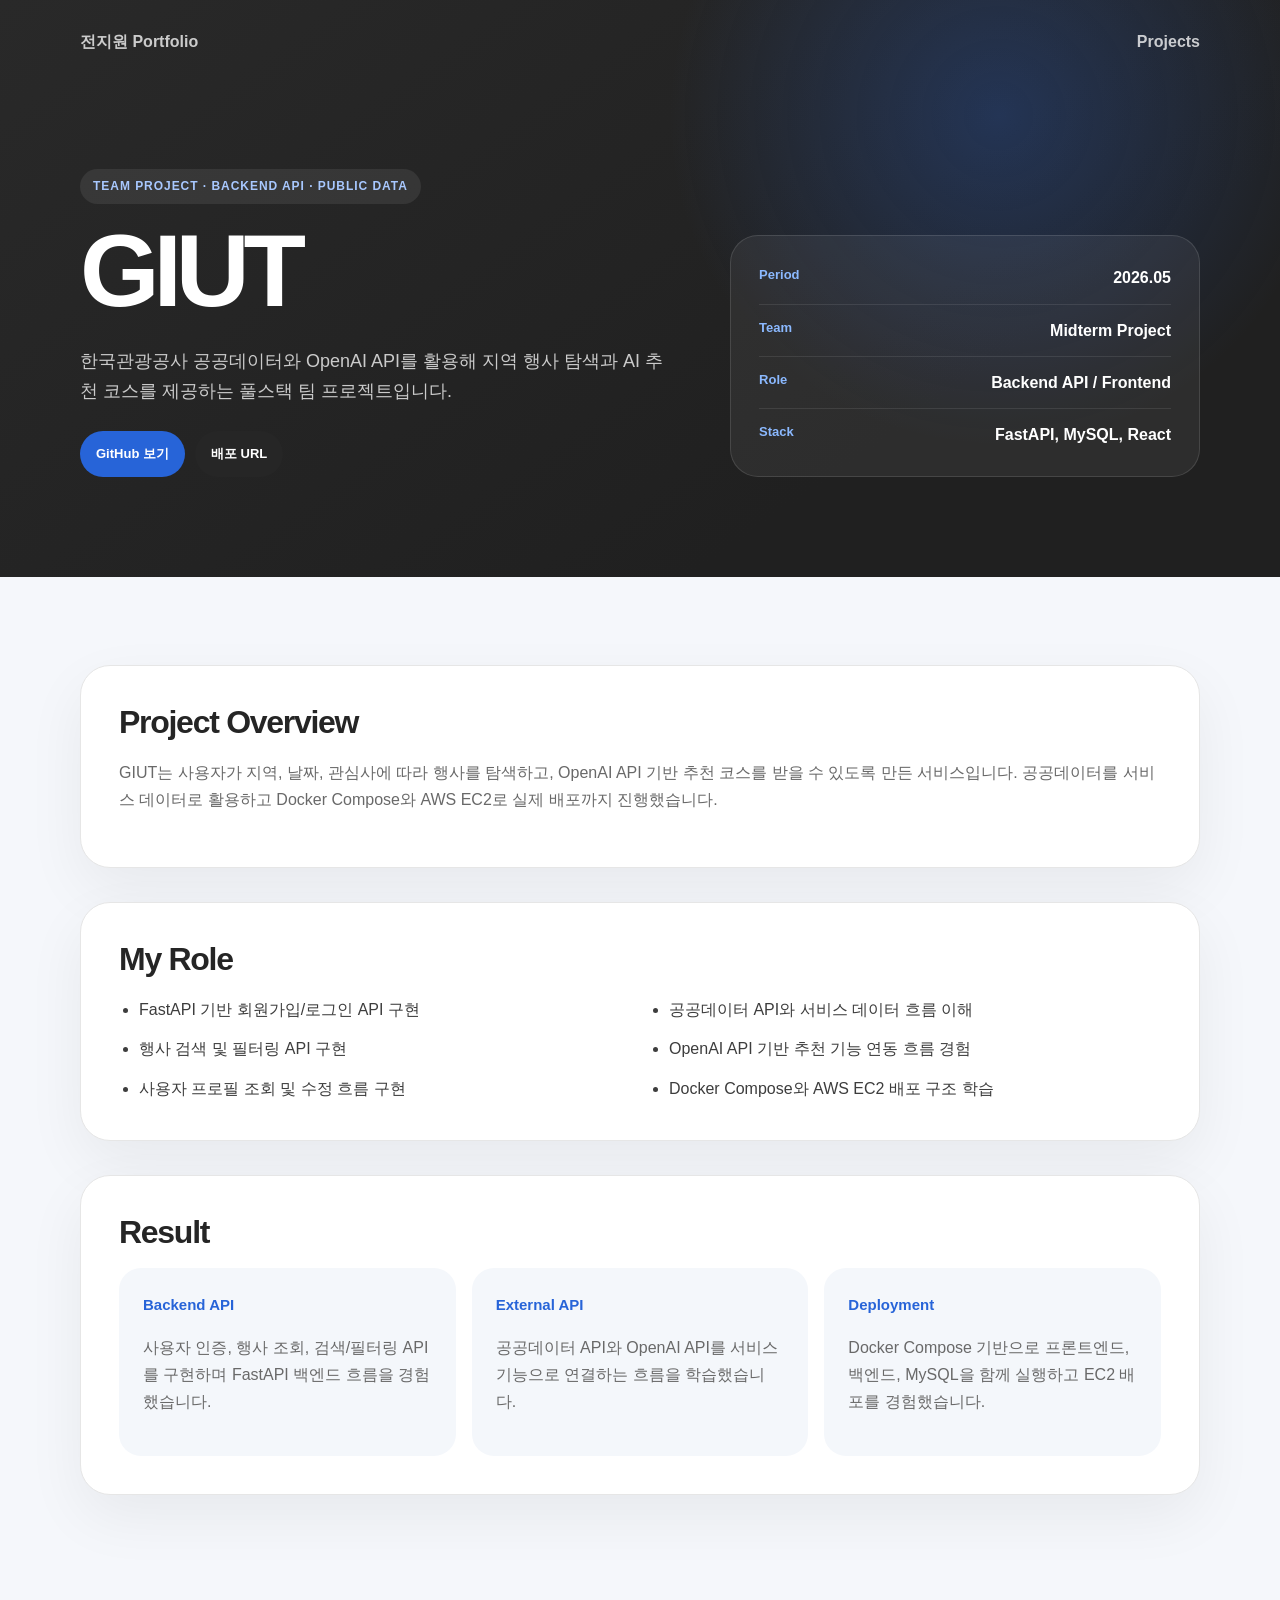
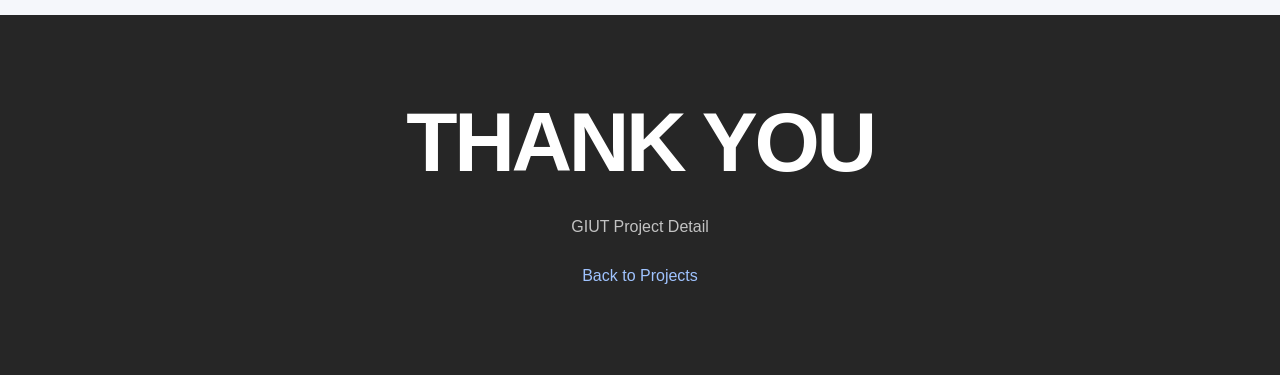
==== projects/giut/index.html @ a531d807 "Add project detail pages" ====
<!DOCTYPE html>
<html lang="ko">
  <head>
    <meta charset="UTF-8" />
    <meta name="viewport" content="width=device-width, initial-scale=1.0" />
    <title>GIUT | Jeon Jiwon Portfolio</title>
    <meta name="description" content="공공데이터와 OpenAI API 기반 지역 행사 추천 서비스 GIUT 상세 페이지" />
    <link rel="icon" href="../../assets/favicon.svg" type="image/svg+xml" />
    <link rel="stylesheet" href="../../assets/css/main.css" />
  </head>
  <body class="project-detail-body">
    <header class="detail-hero">
      <nav class="detail-nav">
        <a href="../../">전지원 Portfolio</a>
        <a href="../../#projects">Projects</a>
      </nav>
      <div class="detail-hero__content">
        <div>
          <span class="detail-kicker">Team Project · Backend API · Public Data</span>
          <h1>GIUT</h1>
          <p>
            한국관광공사 공공데이터와 OpenAI API를 활용해 지역 행사 탐색과 AI 추천 코스를 제공하는
            풀스택 팀 프로젝트입니다.
          </p>
          <div class="detail-actions">
            <a class="primary" href="https://github.com/Baikseungwoo/IBM-x-RedHat-Midterm-Project" target="_blank" rel="noopener">GitHub 보기</a>
            <a href="http://43.201.25.121:5173/" target="_blank" rel="noopener">배포 URL</a>
          </div>
        </div>
        <aside class="detail-meta">
          <div><span>Period</span><strong>2026.05</strong></div>
          <div><span>Team</span><strong>Midterm Project</strong></div>
          <div><span>Role</span><strong>Backend API / Frontend</strong></div>
          <div><span>Stack</span><strong>FastAPI, MySQL, React</strong></div>
        </aside>
      </div>
    </header>

    <main class="detail-main">
      <section class="detail-section">
        <h2>Project Overview</h2>
        <p>
          GIUT는 사용자가 지역, 날짜, 관심사에 따라 행사를 탐색하고, OpenAI API 기반 추천 코스를 받을 수
          있도록 만든 서비스입니다. 공공데이터를 서비스 데이터로 활용하고 Docker Compose와 AWS EC2로
          실제 배포까지 진행했습니다.
        </p>
      </section>

      <section class="detail-section">
        <h2>My Role</h2>
        <div class="detail-grid">
          <ul class="detail-list">
            <li>FastAPI 기반 회원가입/로그인 API 구현</li>
            <li>행사 검색 및 필터링 API 구현</li>
            <li>사용자 프로필 조회 및 수정 흐름 구현</li>
          </ul>
          <ul class="detail-list">
            <li>공공데이터 API와 서비스 데이터 흐름 이해</li>
            <li>OpenAI API 기반 추천 기능 연동 흐름 경험</li>
            <li>Docker Compose와 AWS EC2 배포 구조 학습</li>
          </ul>
        </div>
      </section>

      <section class="detail-section">
        <h2>Result</h2>
        <div class="result-grid">
          <article class="result-card">
            <strong>Backend API</strong>
            <p>사용자 인증, 행사 조회, 검색/필터링 API를 구현하며 FastAPI 백엔드 흐름을 경험했습니다.</p>
          </article>
          <article class="result-card">
            <strong>External API</strong>
            <p>공공데이터 API와 OpenAI API를 서비스 기능으로 연결하는 흐름을 학습했습니다.</p>
          </article>
          <article class="result-card">
            <strong>Deployment</strong>
            <p>Docker Compose 기반으로 프론트엔드, 백엔드, MySQL을 함께 실행하고 EC2 배포를 경험했습니다.</p>
          </article>
        </div>
      </section>
    </main>

    <footer class="footer">
      <h2>THANK YOU</h2>
      <p>GIUT Project Detail</p>
      <a href="../../#projects">Back to Projects</a>
    </footer>
  </body>
</html>
---- assets/css/main.css ----
:root {
  --dark: #262626;
  --dark-2: #1f1f1f;
  --text: #252525;
  --muted: #696969;
  --blue: #2764d8;
  --blue-2: #4f86db;
  --line: #e6e6e6;
  --tint: #f4f7fb;
  --white: #ffffff;
}

* {
  box-sizing: border-box;
}

html {
  scroll-behavior: smooth;
}

body {
  margin: 0;
  color: var(--text);
  background: var(--white);
  font-family: -apple-system, BlinkMacSystemFont, "Apple SD Gothic Neo", "Noto Sans KR", "Segoe UI", sans-serif;
  line-height: 1.7;
}

a {
  color: inherit;
  text-decoration: none;
}

.hero {
  position: relative;
  min-height: 100vh;
  overflow: hidden;
  color: var(--white);
  background:
    radial-gradient(circle at 50% 18%, rgba(255, 255, 255, 0.05), transparent 22%),
    linear-gradient(145deg, #292929, #202020 72%);
}

.hero::before {
  content: "";
  position: absolute;
  inset: 0;
  background-image: radial-gradient(rgba(255, 255, 255, 0.18) 1px, transparent 1px);
  background-size: 30px 30px;
  opacity: 0.08;
}

.site-nav {
  position: relative;
  z-index: 2;
  display: flex;
  justify-content: space-between;
  align-items: center;
  width: min(1180px, calc(100% - 48px));
  margin: 0 auto;
  padding: 28px 0;
}

.site-brand {
  display: inline-flex;
  gap: 10px;
  align-items: baseline;
  font-weight: 900;
}

.site-brand em {
  color: #8bb9ff;
  font-size: 12px;
  font-style: normal;
  letter-spacing: 0.12em;
  text-transform: uppercase;
}

.site-nav__links {
  display: flex;
  gap: 24px;
  color: rgba(255, 255, 255, 0.76);
  font-size: 14px;
}

.site-nav__links a:hover {
  color: var(--white);
}

.hero__center {
  position: relative;
  z-index: 1;
  display: flex;
  flex-direction: column;
  align-items: center;
  justify-content: center;
  min-height: calc(100vh - 90px);
  width: min(820px, calc(100% - 48px));
  margin: 0 auto;
  padding: 60px 0 100px;
  text-align: center;
}

.profile-photo {
  display: grid;
  place-items: center;
  width: 205px;
  height: 205px;
  margin-bottom: 38px;
  border: 8px solid rgba(255, 255, 255, 0.08);
  border-radius: 50%;
  background:
    radial-gradient(circle at 35% 25%, #6fb7ff, transparent 28%),
    linear-gradient(135deg, #2764d8, #0f172a);
  box-shadow: 0 24px 70px rgba(0, 0, 0, 0.32);
}

.profile-photo span {
  color: var(--white);
  font-size: 58px;
  font-weight: 900;
  letter-spacing: -0.04em;
}

.hero__small {
  margin: 0 0 14px;
  color: #8bb9ff;
  font-size: 13px;
  font-weight: 900;
  letter-spacing: 0.14em;
  text-transform: uppercase;
}

.hero h1 {
  margin: 0;
  font-size: clamp(48px, 7vw, 88px);
  line-height: 1.05;
  letter-spacing: -0.05em;
}

.hero__name {
  margin: 16px 0 0;
  color: rgba(255, 255, 255, 0.82);
  font-size: 26px;
}

.hero__desc {
  width: min(720px, 100%);
  margin: 26px 0 0;
  color: rgba(255, 255, 255, 0.72);
  font-size: 18px;
}

.hero__icons {
  display: flex;
  gap: 14px;
  margin-top: 32px;
}

.hero__icons a {
  display: grid;
  place-items: center;
  width: 46px;
  height: 46px;
  border-radius: 50%;
  color: var(--dark);
  background: var(--white);
  font-size: 13px;
  font-weight: 900;
  box-shadow: 0 12px 32px rgba(0, 0, 0, 0.22);
}

.hero__contact {
  display: grid;
  grid-template-columns: repeat(3, 1fr);
  gap: 14px;
  width: 100%;
  margin-top: 36px;
}

.hero__contact div {
  min-width: 0;
  padding: 16px 18px;
  border: 1px solid rgba(255, 255, 255, 0.12);
  border-radius: 18px;
  background: rgba(255, 255, 255, 0.06);
}

.hero__contact strong {
  display: block;
  margin-bottom: 4px;
  color: #8bb9ff;
  font-size: 12px;
}

.hero__contact a {
  color: rgba(255, 255, 255, 0.82);
  font-size: 13px;
  word-break: break-all;
}

.down {
  position: absolute;
  z-index: 2;
  left: 50%;
  bottom: 26px;
  display: grid;
  place-items: center;
  width: 42px;
  height: 42px;
  transform: translateX(-50%);
  border-radius: 50%;
  color: var(--dark);
  background: var(--white);
  font-size: 28px;
  line-height: 1;
}

.page-section {
  padding: 116px 0;
}

.page-section--white {
  background: var(--white);
}

.page-section--tint {
  background: var(--tint);
}

.section-inner {
  width: min(1120px, calc(100% - 48px));
  margin: 0 auto;
}

.section-heading {
  width: min(820px, 100%);
  margin-bottom: 54px;
}

.section-heading h2 {
  margin: 0 0 8px;
  color: var(--text);
  font-size: clamp(38px, 5vw, 58px);
  line-height: 1.08;
  letter-spacing: -0.045em;
  text-transform: uppercase;
}

.section-subtitle {
  margin: 0 0 18px;
  color: var(--muted);
  font-size: 20px;
  font-weight: 800;
}

.section-lead,
.section-heading p {
  color: var(--muted);
  font-size: 17px;
}

.about-grid {
  display: grid;
  grid-template-columns: repeat(3, 1fr);
  gap: 24px;
}

.about-grid article,
.resume-list article,
.skill-board article,
.feature-project {
  border: 1px solid var(--line);
  border-radius: 28px;
  background: var(--white);
  box-shadow: 0 22px 60px rgba(0, 0, 0, 0.06);
}

.about-grid article {
  padding: 34px;
}

.card-number {
  display: grid;
  place-items: center;
  width: 44px;
  height: 44px;
  margin-bottom: 22px;
  border-radius: 14px;
  color: var(--blue);
  background: #edf4ff;
  font-weight: 900;
}

.about-grid h3,
.skill-board h3,
.feature-project h3 {
  margin: 0 0 12px;
  color: var(--text);
  font-size: 26px;
  line-height: 1.2;
}

.about-grid p,
.skill-board p,
.feature-project p {
  margin-bottom: 0;
  color: var(--muted);
}

.tag-row {
  display: flex;
  flex-wrap: wrap;
  gap: 8px;
  margin: 14px 0 18px;
}

.tag-row span {
  display: inline-flex;
  align-items: center;
  min-height: 28px;
  padding: 5px 10px;
  border-radius: 999px;
  color: #1f56bc;
  background: #edf4ff;
  font-size: 12px;
  font-weight: 900;
}

.resume-layout {
  display: grid;
  grid-template-columns: 0.78fr 1.22fr;
  gap: 70px;
  align-items: start;
}

.section-heading--side {
  position: sticky;
  top: 28px;
  margin-bottom: 0;
}

.resume-list {
  display: grid;
  gap: 18px;
}

.resume-list article {
  padding: 30px;
}

.resume-list time {
  display: block;
  margin-bottom: 8px;
  color: var(--blue);
  font-weight: 900;
}

.resume-list h3 {
  margin: 0 0 8px;
  font-size: 25px;
  line-height: 1.25;
}

.resume-list p {
  margin: 0;
  color: var(--muted);
}

.skill-board {
  display: grid;
  grid-template-columns: repeat(2, 1fr);
  gap: 24px;
  padding: 26px;
  border-radius: 34px;
  background: var(--dark);
}

.skill-board article {
  min-height: 168px;
  padding: 34px;
}

.projects-section {
  overflow: hidden;
}

.project-timeline {
  position: relative;
  display: grid;
  gap: 36px;
  margin-left: 22px;
}

.project-timeline::before {
  content: "";
  position: absolute;
  top: 20px;
  bottom: 20px;
  left: 16px;
  width: 2px;
  background: var(--line);
}

.feature-project {
  position: relative;
  display: grid;
  grid-template-columns: 54px minmax(0, 1fr);
  gap: 26px;
  padding: 0;
  border: none;
  background: transparent;
  box-shadow: none;
}

.project-point {
  position: relative;
  z-index: 1;
  width: 34px;
  height: 34px;
  margin-top: 34px;
  border: 7px solid var(--white);
  border-radius: 50%;
  background: var(--dark);
  box-shadow: 0 0 0 1px var(--line);
}

.project-main {
  padding: 36px;
  border: 1px solid var(--line);
  border-radius: 28px;
  background: var(--white);
  box-shadow: 0 22px 60px rgba(0, 0, 0, 0.06);
}

.project-category {
  display: inline-flex;
  margin-bottom: 12px;
  padding: 6px 12px;
  border-radius: 999px;
  color: var(--white);
  background: var(--blue);
  font-size: 12px;
  font-weight: 900;
}

.feature-project h3 {
  font-size: 34px;
}

.feature-project ul {
  display: grid;
  gap: 8px;
  margin: 18px 0 0;
  padding-left: 20px;
  color: #3c3c3c;
}

.project-links {
  display: flex;
  flex-wrap: wrap;
  gap: 10px;
  margin-top: 24px;
}

.project-links a {
  padding: 10px 14px;
  border-radius: 999px;
  color: var(--white);
  background: var(--dark);
  font-size: 13px;
  font-weight: 900;
}

.footer {
  display: grid;
  place-items: center;
  min-height: 360px;
  padding: 80px 24px;
  color: var(--white);
  text-align: center;
  background: var(--dark);
}

.footer h2 {
  margin: 0;
  font-size: clamp(48px, 7vw, 84px);
  line-height: 1;
  letter-spacing: -0.04em;
}

.footer p {
  margin: 18px 0 10px;
  color: rgba(255, 255, 255, 0.72);
}

.footer a {
  color: #9fc3ff;
}

.project-detail-body {
  background: #f5f7fb;
}

.detail-hero {
  color: var(--white);
  background:
    radial-gradient(circle at 78% 20%, rgba(39, 100, 216, 0.28), transparent 30%),
    linear-gradient(145deg, #292929, #202020 72%);
}

.detail-nav {
  display: flex;
  justify-content: space-between;
  align-items: center;
  width: min(1120px, calc(100% - 48px));
  margin: 0 auto;
  padding: 28px 0;
}

.detail-nav a {
  color: rgba(255, 255, 255, 0.76);
  font-weight: 800;
}

.detail-nav a:hover {
  color: var(--white);
}

.detail-hero__content {
  display: grid;
  grid-template-columns: 1.12fr 0.88fr;
  gap: 52px;
  align-items: end;
  width: min(1120px, calc(100% - 48px));
  margin: 0 auto;
  padding: 86px 0 100px;
}

.detail-kicker {
  display: inline-flex;
  margin-bottom: 18px;
  padding: 7px 13px;
  border-radius: 999px;
  color: #a8c8ff;
  background: rgba(255, 255, 255, 0.08);
  font-size: 12px;
  font-weight: 900;
  letter-spacing: 0.08em;
  text-transform: uppercase;
}

.detail-hero h1 {
  margin: 0;
  font-size: clamp(54px, 8vw, 104px);
  line-height: 0.96;
  letter-spacing: -0.06em;
}

.detail-hero p {
  margin: 26px 0 0;
  color: rgba(255, 255, 255, 0.76);
  font-size: 18px;
}

.detail-meta {
  display: grid;
  gap: 12px;
  padding: 28px;
  border: 1px solid rgba(255, 255, 255, 0.12);
  border-radius: 28px;
  background: rgba(255, 255, 255, 0.06);
}

.detail-meta div {
  display: flex;
  justify-content: space-between;
  gap: 20px;
  padding-bottom: 12px;
  border-bottom: 1px solid rgba(255, 255, 255, 0.09);
}

.detail-meta div:last-child {
  padding-bottom: 0;
  border-bottom: 0;
}

.detail-meta span {
  color: #8bb9ff;
  font-size: 13px;
  font-weight: 900;
}

.detail-meta strong {
  text-align: right;
}

.detail-main {
  width: min(1120px, calc(100% - 48px));
  margin: 0 auto;
  padding: 88px 0 120px;
}

.detail-section {
  margin-top: 34px;
  padding: 38px;
  border: 1px solid var(--line);
  border-radius: 30px;
  background: var(--white);
  box-shadow: 0 22px 60px rgba(0, 0, 0, 0.06);
}

.detail-section:first-child {
  margin-top: 0;
}

.detail-section h2 {
  margin: 0 0 18px;
  font-size: 32px;
  line-height: 1.15;
  letter-spacing: -0.04em;
}

.detail-section p {
  color: var(--muted);
}

.detail-grid {
  display: grid;
  grid-template-columns: repeat(2, 1fr);
  gap: 18px;
}

.detail-list {
  display: grid;
  gap: 12px;
  margin: 0;
  padding-left: 20px;
}

.detail-list li {
  color: #3d3d3d;
}

.result-grid,
.resource-grid {
  display: grid;
  grid-template-columns: repeat(3, 1fr);
  gap: 16px;
}

.result-card,
.resource-card {
  padding: 24px;
  border-radius: 22px;
  background: var(--tint);
}

.result-card strong,
.resource-card strong {
  display: block;
  margin-bottom: 8px;
  color: var(--blue);
  font-size: 15px;
}

.resource-card {
  color: inherit;
  transition: transform 0.2s ease, box-shadow 0.2s ease;
}

.resource-card:hover {
  transform: translateY(-3px);
  box-shadow: 0 16px 34px rgba(0, 0, 0, 0.08);
}

.detail-actions {
  display: flex;
  flex-wrap: wrap;
  gap: 10px;
  margin-top: 24px;
}

.detail-actions a {
  padding: 12px 16px;
  border-radius: 999px;
  color: var(--white);
  background: var(--dark);
  font-size: 13px;
  font-weight: 900;
}

.detail-actions a.primary {
  background: var(--blue);
}

@media (max-width: 900px) {
  .site-nav {
    align-items: flex-start;
    flex-direction: column;
    gap: 16px;
  }

  .site-nav__links {
    overflow-x: auto;
    width: 100%;
    padding-bottom: 8px;
  }

  .hero__contact,
  .about-grid,
  .resume-layout,
  .skill-board {
    grid-template-columns: 1fr;
  }

  .section-heading--side {
    position: static;
  }

  .profile-photo {
    width: 160px;
    height: 160px;
  }

  .page-section {
    padding: 78px 0;
  }

  .project-timeline {
    margin-left: 0;
  }

  .project-timeline::before {
    display: none;
  }

  .feature-project {
    grid-template-columns: 1fr;
    gap: 0;
  }

  .project-point {
    display: none;
  }

  .detail-hero__content,
  .detail-grid,
  .result-grid,
  .resource-grid {
    grid-template-columns: 1fr;
  }

  .detail-hero__content {
    padding: 60px 0 76px;
  }

  .detail-section {
    padding: 28px;
  }
}
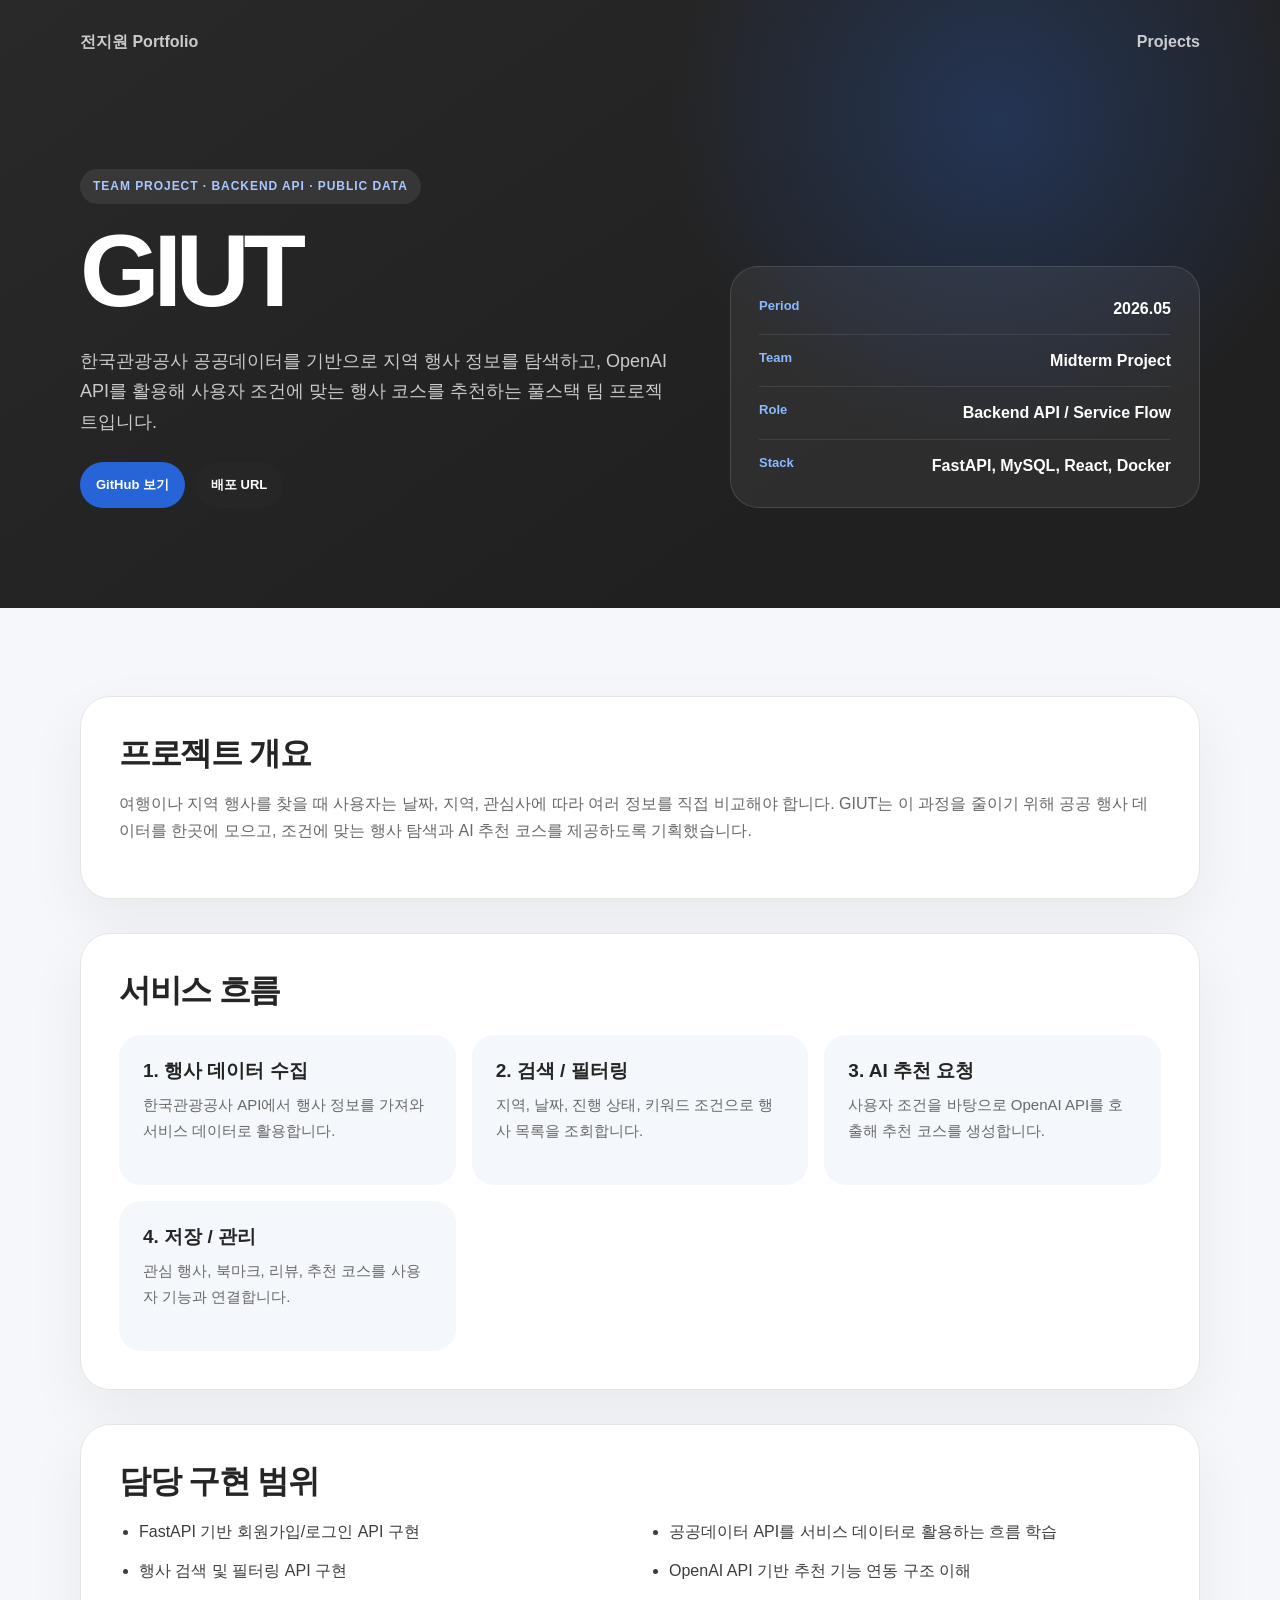
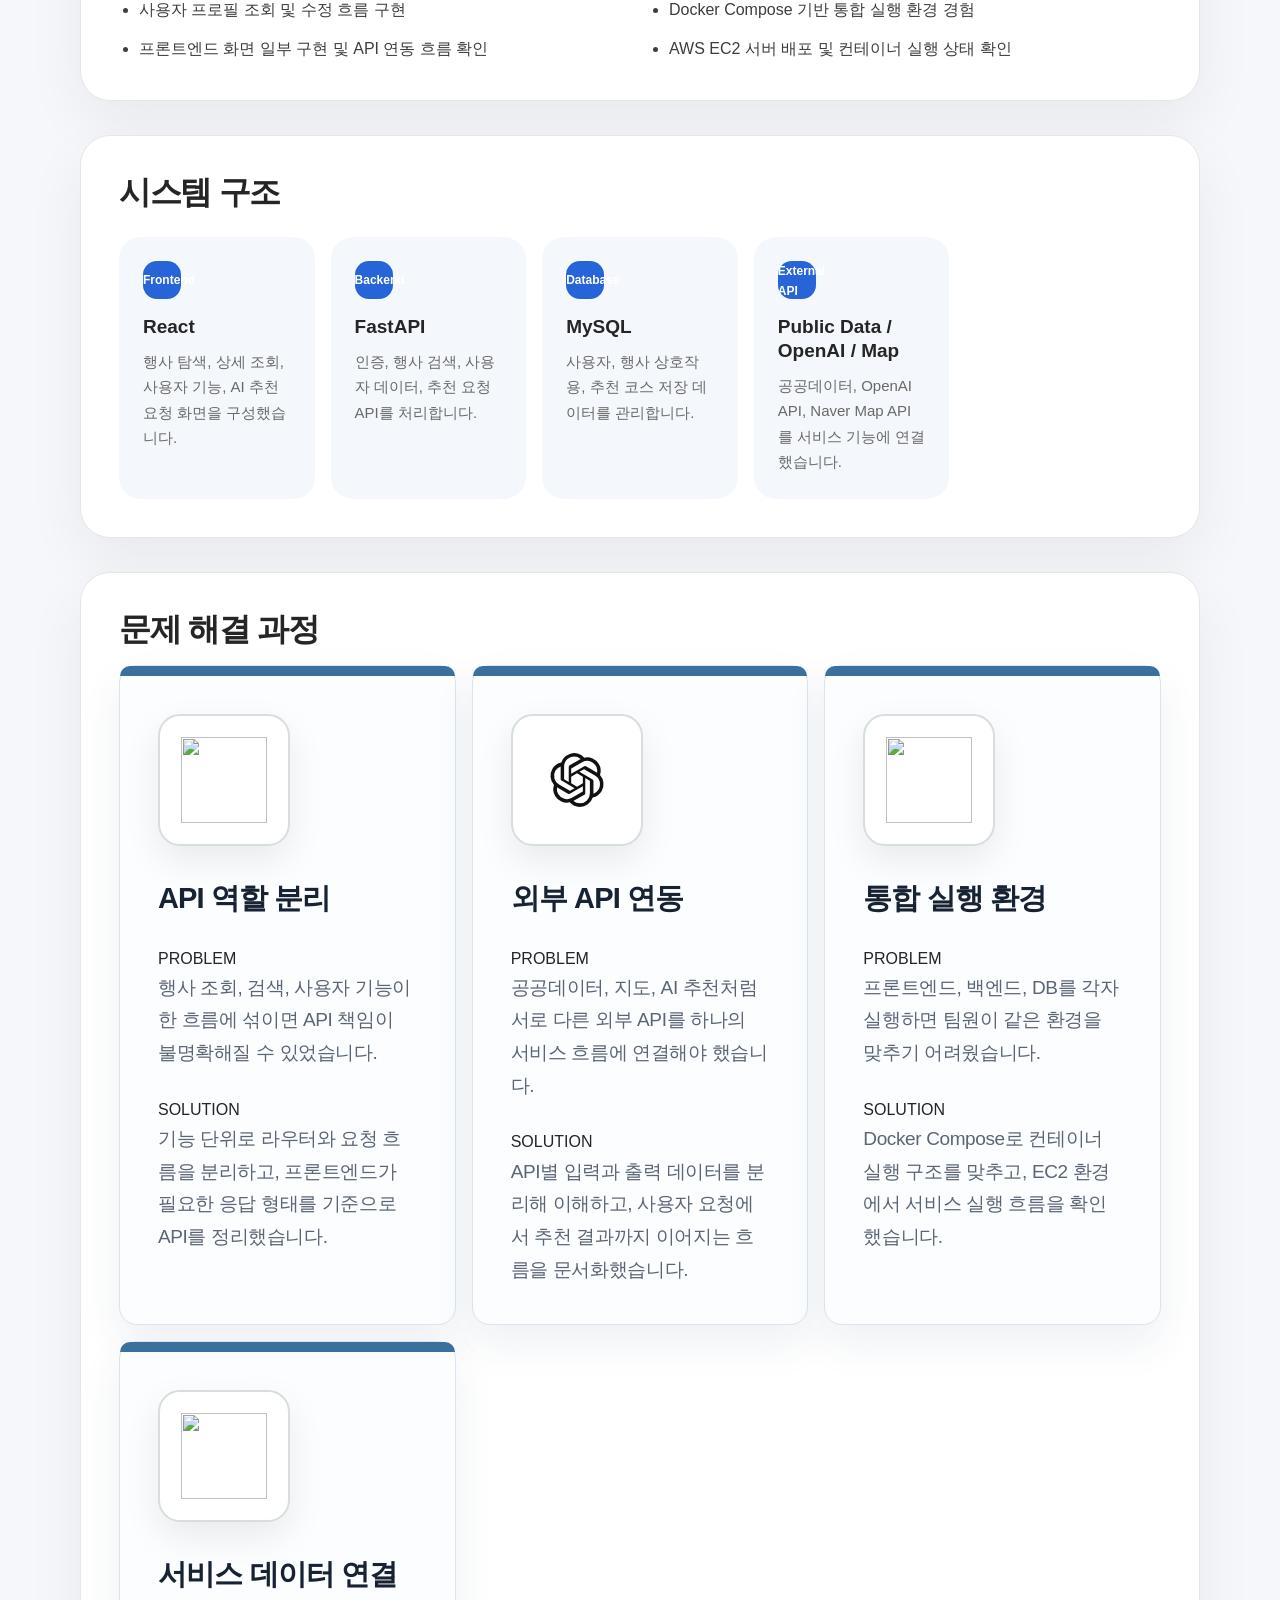
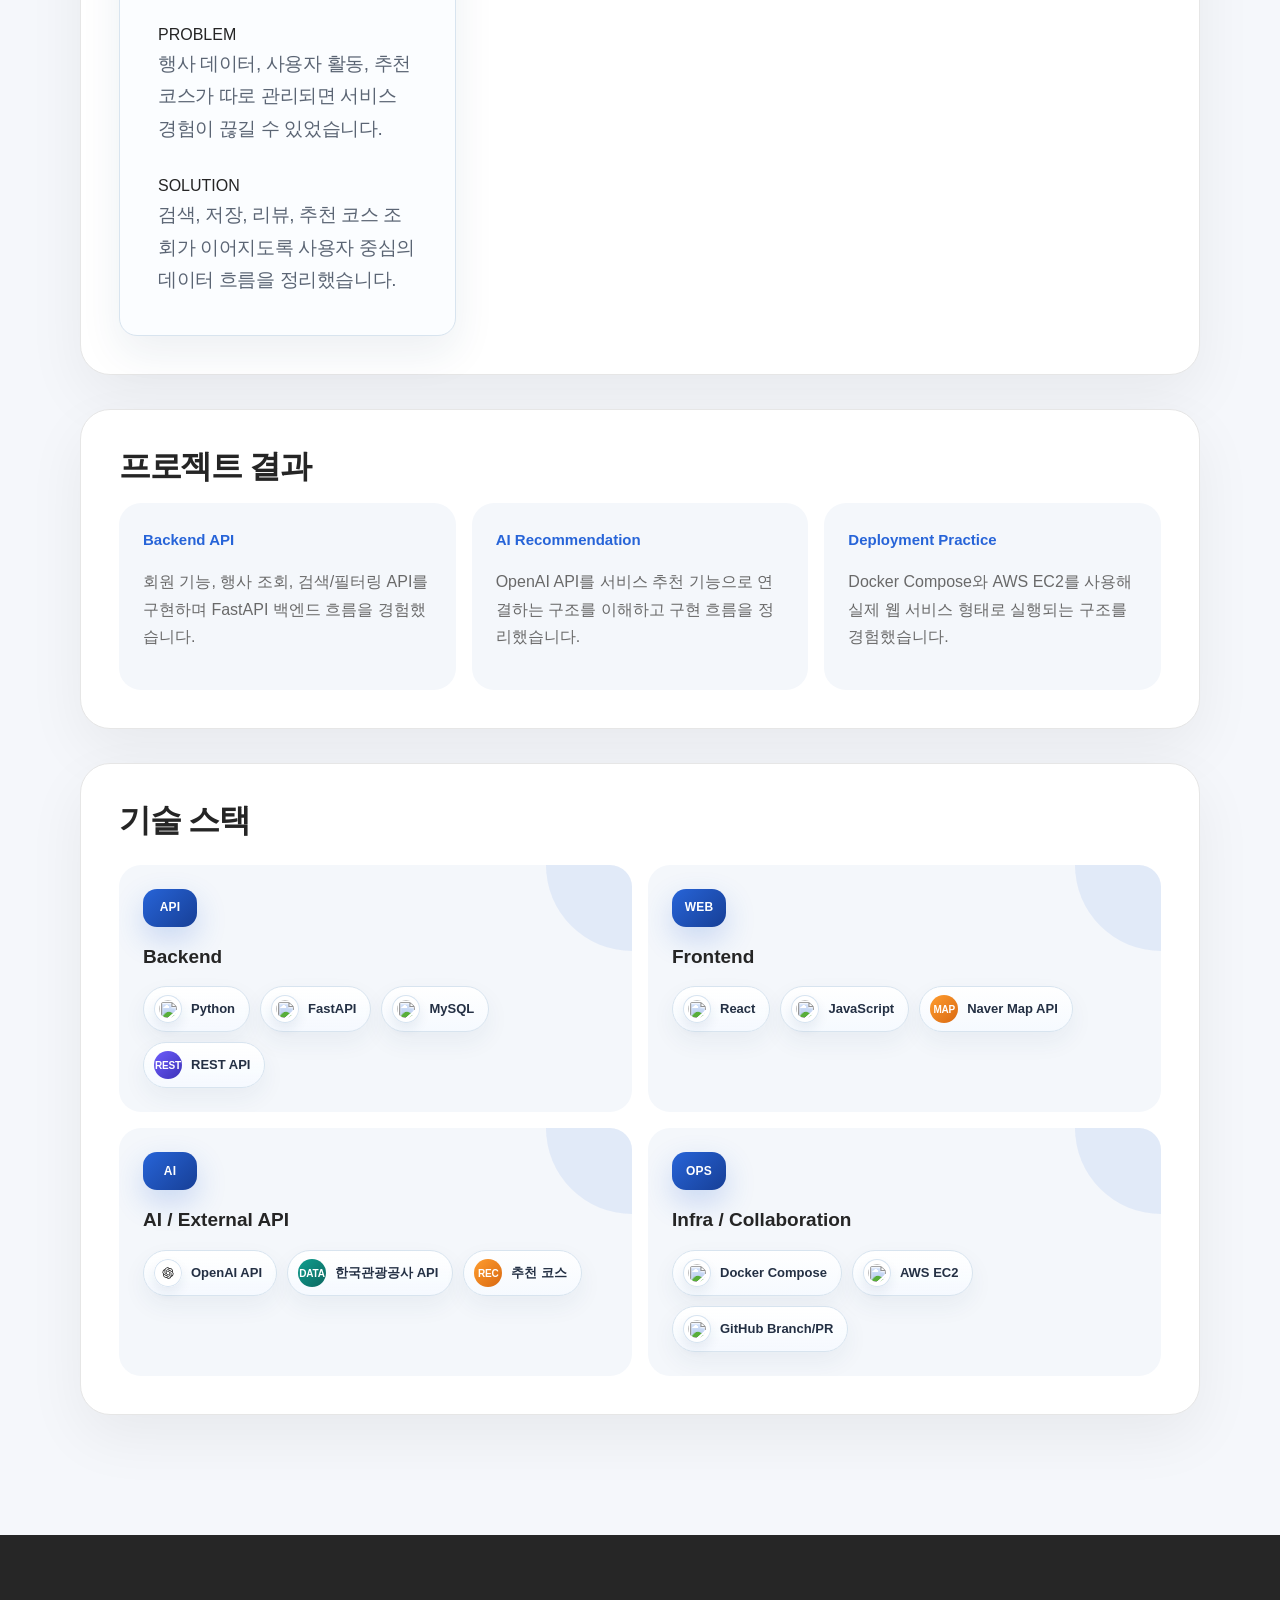
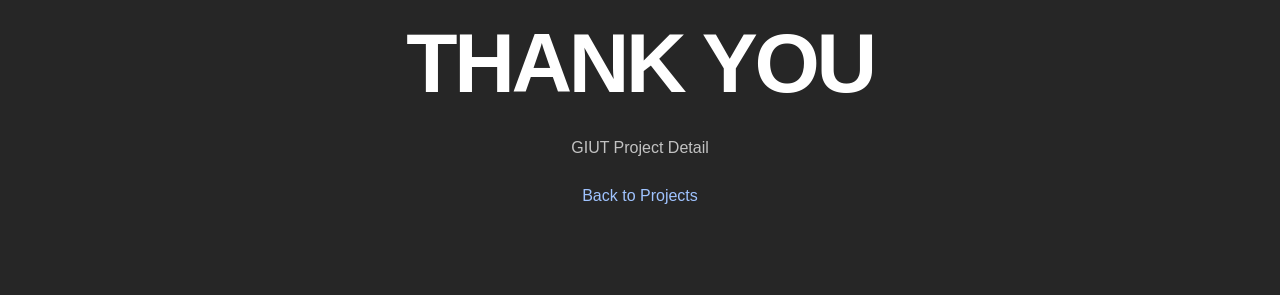
==== commit 03b2e074: "Expand remaining project detail pages" ====
--- a/projects/giut/index.html
+++ b/projects/giut/index.html
@@ -6,7 +6,7 @@
     <title>GIUT | Jeon Jiwon Portfolio</title>
     <meta name="description" content="공공데이터와 OpenAI API 기반 지역 행사 추천 서비스 GIUT 상세 페이지" />
     <link rel="icon" href="../../assets/favicon.svg" type="image/svg+xml" />
-    <link rel="stylesheet" href="../../assets/css/main.css" />
+    <link rel="stylesheet" href="../../assets/css/main.css?v=20260816-project-detail" />
   </head>
   <body class="project-detail-body">
     <header class="detail-hero">
@@ -19,8 +19,8 @@
           <span class="detail-kicker">Team Project · Backend API · Public Data</span>
           <h1>GIUT</h1>
           <p>
-            한국관광공사 공공데이터와 OpenAI API를 활용해 지역 행사 탐색과 AI 추천 코스를 제공하는
-            풀스택 팀 프로젝트입니다.
+            한국관광공사 공공데이터를 기반으로 지역 행사 정보를 탐색하고, OpenAI API를 활용해
+            사용자 조건에 맞는 행사 코스를 추천하는 풀스택 팀 프로젝트입니다.
           </p>
           <div class="detail-actions">
             <a class="primary" href="https://github.com/Baikseungwoo/IBM-x-RedHat-Midterm-Project" target="_blank" rel="noopener">GitHub 보기</a>
@@ -30,52 +30,191 @@
         <aside class="detail-meta">
           <div><span>Period</span><strong>2026.05</strong></div>
           <div><span>Team</span><strong>Midterm Project</strong></div>
-          <div><span>Role</span><strong>Backend API / Frontend</strong></div>
-          <div><span>Stack</span><strong>FastAPI, MySQL, React</strong></div>
+          <div><span>Role</span><strong>Backend API / Service Flow</strong></div>
+          <div><span>Stack</span><strong>FastAPI, MySQL, React, Docker</strong></div>
         </aside>
       </div>
     </header>
 
     <main class="detail-main">
       <section class="detail-section">
-        <h2>Project Overview</h2>
+        <h2>프로젝트 개요</h2>
         <p>
-          GIUT는 사용자가 지역, 날짜, 관심사에 따라 행사를 탐색하고, OpenAI API 기반 추천 코스를 받을 수
-          있도록 만든 서비스입니다. 공공데이터를 서비스 데이터로 활용하고 Docker Compose와 AWS EC2로
-          실제 배포까지 진행했습니다.
+          여행이나 지역 행사를 찾을 때 사용자는 날짜, 지역, 관심사에 따라 여러 정보를 직접 비교해야 합니다.
+          GIUT는 이 과정을 줄이기 위해 공공 행사 데이터를 한곳에 모으고, 조건에 맞는 행사 탐색과
+          AI 추천 코스를 제공하도록 기획했습니다.
         </p>
       </section>
 
       <section class="detail-section">
-        <h2>My Role</h2>
+        <h2>서비스 흐름</h2>
+        <div class="architecture-flow">
+          <article>
+            <strong>1. 행사 데이터 수집</strong>
+            <p>한국관광공사 API에서 행사 정보를 가져와 서비스 데이터로 활용합니다.</p>
+          </article>
+          <article>
+            <strong>2. 검색 / 필터링</strong>
+            <p>지역, 날짜, 진행 상태, 키워드 조건으로 행사 목록을 조회합니다.</p>
+          </article>
+          <article>
+            <strong>3. AI 추천 요청</strong>
+            <p>사용자 조건을 바탕으로 OpenAI API를 호출해 추천 코스를 생성합니다.</p>
+          </article>
+          <article>
+            <strong>4. 저장 / 관리</strong>
+            <p>관심 행사, 북마크, 리뷰, 추천 코스를 사용자 기능과 연결합니다.</p>
+          </article>
+        </div>
+      </section>
+
+      <section class="detail-section">
+        <h2>담당 구현 범위</h2>
         <div class="detail-grid">
           <ul class="detail-list">
             <li>FastAPI 기반 회원가입/로그인 API 구현</li>
             <li>행사 검색 및 필터링 API 구현</li>
             <li>사용자 프로필 조회 및 수정 흐름 구현</li>
+            <li>프론트엔드 화면 일부 구현 및 API 연동 흐름 확인</li>
           </ul>
           <ul class="detail-list">
-            <li>공공데이터 API와 서비스 데이터 흐름 이해</li>
-            <li>OpenAI API 기반 추천 기능 연동 흐름 경험</li>
-            <li>Docker Compose와 AWS EC2 배포 구조 학습</li>
+            <li>공공데이터 API를 서비스 데이터로 활용하는 흐름 학습</li>
+            <li>OpenAI API 기반 추천 기능 연동 구조 이해</li>
+            <li>Docker Compose 기반 통합 실행 환경 경험</li>
+            <li>AWS EC2 서버 배포 및 컨테이너 실행 상태 확인</li>
           </ul>
         </div>
       </section>
 
       <section class="detail-section">
-        <h2>Result</h2>
+        <h2>시스템 구조</h2>
+        <div class="process-grid">
+          <article>
+            <span>Frontend</span>
+            <h3>React</h3>
+            <p>행사 탐색, 상세 조회, 사용자 기능, AI 추천 요청 화면을 구성했습니다.</p>
+          </article>
+          <article>
+            <span>Backend</span>
+            <h3>FastAPI</h3>
+            <p>인증, 행사 검색, 사용자 데이터, 추천 요청 API를 처리합니다.</p>
+          </article>
+          <article>
+            <span>Database</span>
+            <h3>MySQL</h3>
+            <p>사용자, 행사 상호작용, 추천 코스 저장 데이터를 관리합니다.</p>
+          </article>
+          <article>
+            <span>External API</span>
+            <h3>Public Data / OpenAI / Map</h3>
+            <p>공공데이터, OpenAI API, Naver Map API를 서비스 기능에 연결했습니다.</p>
+          </article>
+        </div>
+      </section>
+
+      <section class="detail-section">
+        <h2>문제 해결 과정</h2>
+        <div class="solution-grid">
+          <article class="problem-card">
+            <div class="problem-icon">
+              <img src="https://cdn.jsdelivr.net/gh/devicons/devicon/icons/fastapi/fastapi-original.svg" alt="" />
+            </div>
+            <h3>API 역할 분리</h3>
+            <span>PROBLEM</span>
+            <p>행사 조회, 검색, 사용자 기능이 한 흐름에 섞이면 API 책임이 불명확해질 수 있었습니다.</p>
+            <span>SOLUTION</span>
+            <p>기능 단위로 라우터와 요청 흐름을 분리하고, 프론트엔드가 필요한 응답 형태를 기준으로 API를 정리했습니다.</p>
+          </article>
+          <article class="problem-card">
+            <div class="problem-icon">
+              <img src="../../assets/icons/openai-logo.svg" alt="" />
+            </div>
+            <h3>외부 API 연동</h3>
+            <span>PROBLEM</span>
+            <p>공공데이터, 지도, AI 추천처럼 서로 다른 외부 API를 하나의 서비스 흐름에 연결해야 했습니다.</p>
+            <span>SOLUTION</span>
+            <p>API별 입력과 출력 데이터를 분리해 이해하고, 사용자 요청에서 추천 결과까지 이어지는 흐름을 문서화했습니다.</p>
+          </article>
+          <article class="problem-card">
+            <div class="problem-icon">
+              <img src="https://cdn.jsdelivr.net/gh/devicons/devicon/icons/docker/docker-original.svg" alt="" />
+            </div>
+            <h3>통합 실행 환경</h3>
+            <span>PROBLEM</span>
+            <p>프론트엔드, 백엔드, DB를 각자 실행하면 팀원이 같은 환경을 맞추기 어려웠습니다.</p>
+            <span>SOLUTION</span>
+            <p>Docker Compose로 컨테이너 실행 구조를 맞추고, EC2 환경에서 서비스 실행 흐름을 확인했습니다.</p>
+          </article>
+          <article class="problem-card">
+            <div class="problem-icon">
+              <img src="https://cdn.jsdelivr.net/gh/devicons/devicon/icons/mysql/mysql-original.svg" alt="" />
+            </div>
+            <h3>서비스 데이터 연결</h3>
+            <span>PROBLEM</span>
+            <p>행사 데이터, 사용자 활동, 추천 코스가 따로 관리되면 서비스 경험이 끊길 수 있었습니다.</p>
+            <span>SOLUTION</span>
+            <p>검색, 저장, 리뷰, 추천 코스 조회가 이어지도록 사용자 중심의 데이터 흐름을 정리했습니다.</p>
+          </article>
+        </div>
+      </section>
+
+      <section class="detail-section">
+        <h2>프로젝트 결과</h2>
         <div class="result-grid">
           <article class="result-card">
             <strong>Backend API</strong>
-            <p>사용자 인증, 행사 조회, 검색/필터링 API를 구현하며 FastAPI 백엔드 흐름을 경험했습니다.</p>
+            <p>회원 기능, 행사 조회, 검색/필터링 API를 구현하며 FastAPI 백엔드 흐름을 경험했습니다.</p>
           </article>
           <article class="result-card">
-            <strong>External API</strong>
-            <p>공공데이터 API와 OpenAI API를 서비스 기능으로 연결하는 흐름을 학습했습니다.</p>
+            <strong>AI Recommendation</strong>
+            <p>OpenAI API를 서비스 추천 기능으로 연결하는 구조를 이해하고 구현 흐름을 정리했습니다.</p>
           </article>
           <article class="result-card">
-            <strong>Deployment</strong>
-            <p>Docker Compose 기반으로 프론트엔드, 백엔드, MySQL을 함께 실행하고 EC2 배포를 경험했습니다.</p>
+            <strong>Deployment Practice</strong>
+            <p>Docker Compose와 AWS EC2를 사용해 실제 웹 서비스 형태로 실행되는 구조를 경험했습니다.</p>
+          </article>
+        </div>
+      </section>
+
+      <section class="detail-section">
+        <h2>기술 스택</h2>
+        <div class="stack-grid">
+          <article>
+            <span class="stack-icon">API</span>
+            <h3>Backend</h3>
+            <div class="tech-badges">
+              <span><img src="https://cdn.jsdelivr.net/gh/devicons/devicon/icons/python/python-original.svg" alt="" />Python</span>
+              <span><img src="https://cdn.jsdelivr.net/gh/devicons/devicon/icons/fastapi/fastapi-original.svg" alt="" />FastAPI</span>
+              <span><img src="https://cdn.jsdelivr.net/gh/devicons/devicon/icons/mysql/mysql-original.svg" alt="" />MySQL</span>
+              <span><b>REST</b>REST API</span>
+            </div>
+          </article>
+          <article>
+            <span class="stack-icon">WEB</span>
+            <h3>Frontend</h3>
+            <div class="tech-badges">
+              <span><img src="https://cdn.jsdelivr.net/gh/devicons/devicon/icons/react/react-original.svg" alt="" />React</span>
+              <span><img src="https://cdn.jsdelivr.net/gh/devicons/devicon/icons/javascript/javascript-original.svg" alt="" />JavaScript</span>
+              <span><b>MAP</b>Naver Map API</span>
+            </div>
+          </article>
+          <article>
+            <span class="stack-icon">AI</span>
+            <h3>AI / External API</h3>
+            <div class="tech-badges">
+              <span><img src="../../assets/icons/openai-logo.svg" alt="" />OpenAI API</span>
+              <span><b>DATA</b>한국관광공사 API</span>
+              <span><b>REC</b>추천 코스</span>
+            </div>
+          </article>
+          <article>
+            <span class="stack-icon">OPS</span>
+            <h3>Infra / Collaboration</h3>
+            <div class="tech-badges">
+              <span><img src="https://cdn.jsdelivr.net/gh/devicons/devicon/icons/docker/docker-original.svg" alt="" />Docker Compose</span>
+              <span><img src="https://api.iconify.design/simple-icons:amazonaws.svg?color=%23ff9900" alt="" />AWS EC2</span>
+              <span><img src="https://cdn.jsdelivr.net/gh/devicons/devicon/icons/github/github-original.svg" alt="" />GitHub Branch/PR</span>
+            </div>
           </article>
         </div>
       </section>
--- a/assets/css/main.css
+++ b/assets/css/main.css
@@ -643,6 +643,7 @@
 }
 
 .result-grid,
+.solution-grid,
 .resource-grid {
   display: grid;
   grid-template-columns: repeat(3, 1fr);
@@ -650,6 +651,7 @@
 }
 
 .result-card,
+.solution-card,
 .resource-card {
   padding: 24px;
   border-radius: 22px;
@@ -657,6 +659,7 @@
 }
 
 .result-card strong,
+.solution-card strong,
 .resource-card strong {
   display: block;
   margin-bottom: 8px;
@@ -664,6 +667,148 @@
   font-size: 15px;
 }
 
+.solution-card {
+  position: relative;
+  overflow: hidden;
+  min-height: 190px;
+  padding: 28px;
+  background:
+    radial-gradient(circle at 88% 18%, rgba(39, 100, 216, 0.13), transparent 28%),
+    #f4f7fb;
+}
+
+.solution-card::after {
+  content: "";
+  position: absolute;
+  right: -34px;
+  bottom: -34px;
+  width: 98px;
+  height: 98px;
+  border: 1px solid rgba(39, 100, 216, 0.16);
+  border-radius: 50%;
+}
+
+.solution-icon,
+.stack-icon {
+  display: inline-grid;
+  place-items: center;
+  margin-bottom: 18px;
+  color: var(--white);
+  background: linear-gradient(135deg, var(--blue), #173f96);
+  font-weight: 900;
+  box-shadow: 0 12px 30px rgba(39, 100, 216, 0.22);
+}
+
+.solution-icon {
+  width: 46px;
+  height: 46px;
+  border-radius: 16px;
+  font-size: 18px;
+}
+
+.solution-card p {
+  position: relative;
+  z-index: 1;
+  margin: 0;
+  color: var(--muted);
+}
+
+.problem-grid {
+  display: grid;
+  grid-template-columns: repeat(2, 1fr);
+  gap: 20px;
+  margin-top: 28px;
+}
+
+.problem-card {
+  position: relative;
+  min-height: 520px;
+  padding: 72px 38px 38px;
+  border: 1px solid #d8e4ef;
+  border-radius: 18px;
+  background: #fbfdff;
+  box-shadow: 0 18px 42px rgba(26, 63, 103, 0.08);
+}
+
+.problem-card::before {
+  content: "";
+  position: absolute;
+  top: 0;
+  right: 0;
+  left: 0;
+  height: 10px;
+  border-radius: 18px 18px 0 0;
+  background: #3b6f9e;
+}
+
+.problem-icon {
+  display: grid;
+  place-items: center;
+  width: 132px;
+  height: 132px;
+  margin: -24px 0 34px;
+  border: 2px solid #d7dede;
+  border-radius: 22px;
+  background: var(--white);
+  box-shadow: 0 14px 36px rgba(0, 0, 0, 0.08);
+}
+
+.problem-icon img {
+  width: 86px;
+  height: 86px;
+  object-fit: contain;
+}
+
+.problem-card h3 {
+  margin: 0 0 28px;
+  color: #172233;
+  font-size: 29px;
+  line-height: 1.25;
+  letter-spacing: -0.03em;
+}
+
+.problem-label {
+  display: inline-flex;
+  align-items: center;
+  min-height: 32px;
+  margin: 0 0 12px;
+  padding: 5px 14px;
+  border-radius: 999px;
+  color: #376d9d;
+  background: #eaf4fb;
+  font-size: 14px;
+  font-weight: 900;
+  letter-spacing: -0.01em;
+}
+
+.problem-card p {
+  margin: 0 0 26px;
+  color: #5b6574;
+  font-size: 19px;
+  line-height: 1.72;
+  letter-spacing: -0.02em;
+}
+
+.problem-card p:last-child {
+  margin-bottom: 0;
+}
+
+.problem-card--jira::before {
+  background: #0052cc;
+}
+
+.problem-card--jira .problem-icon {
+  border-color: #d9e6ff;
+}
+
+.problem-card--hf::before {
+  background: #ffd21e;
+}
+
+.problem-card--hf .problem-icon {
+  border-color: #ffe08a;
+}
+
 .resource-card {
   color: inherit;
   transition: transform 0.2s ease, box-shadow 0.2s ease;
@@ -672,6 +817,82 @@
 .resource-card:hover {
   transform: translateY(-3px);
   box-shadow: 0 16px 34px rgba(0, 0, 0, 0.08);
+}
+
+.evidence-grid {
+  display: grid;
+  grid-template-columns: repeat(2, 1fr);
+  gap: 24px;
+  margin-top: 34px;
+}
+
+#resources > h2 {
+  margin-bottom: 28px;
+  padding-bottom: 18px;
+  border-bottom: 1px solid #dfe9f3;
+}
+
+#resources > h2::after {
+  content: "각 산출물을 클릭하면 원본 자료를 확인할 수 있습니다.";
+  display: block;
+  margin-top: 10px;
+  color: #6b7480;
+  font-size: 16px;
+  font-weight: 700;
+  letter-spacing: -0.02em;
+}
+
+.evidence-card {
+  overflow: hidden;
+  border: 1px solid #d8e4ef;
+  border-radius: 18px;
+  background: #ffffff;
+  box-shadow: 0 18px 42px rgba(26, 63, 103, 0.08);
+  transition: transform 0.2s ease, box-shadow 0.2s ease;
+}
+
+.evidence-card:hover {
+  transform: translateY(-4px);
+  box-shadow: 0 24px 54px rgba(26, 63, 103, 0.13);
+}
+
+.evidence-thumb {
+  display: grid;
+  place-items: center;
+  height: 310px;
+  padding: 18px;
+  background: #f8fbff;
+  border-bottom: 1px solid #edf2f7;
+}
+
+.evidence-thumb img {
+  display: block;
+  max-width: 100%;
+  max-height: 100%;
+  object-fit: contain;
+  border-radius: 8px;
+}
+
+.evidence-copy {
+  position: relative;
+  padding: 32px 34px 34px;
+  border-top: 4px solid #2f74e0;
+}
+
+.evidence-copy h3 {
+  margin: 0 0 18px;
+  color: #172233;
+  font-size: 28px;
+  line-height: 1.22;
+  letter-spacing: -0.04em;
+}
+
+.evidence-copy p {
+  margin: 0;
+  color: #5b6574;
+  font-size: 19px;
+  line-height: 1.72;
+  letter-spacing: -0.02em;
 }
 
 .detail-actions {
@@ -694,6 +915,251 @@
   background: var(--blue);
 }
 
+.demo-video {
+  display: block;
+  width: 100%;
+  margin-top: 24px;
+  border: 1px solid var(--line);
+  border-radius: 24px;
+  background: #111;
+  box-shadow: 0 22px 60px rgba(0, 0, 0, 0.1);
+}
+
+.project-story .detail-section {
+  scroll-margin-top: 30px;
+}
+
+.architecture-flow,
+.process-grid,
+.stack-grid {
+  display: grid;
+  gap: 16px;
+  margin-top: 26px;
+}
+
+.architecture-flow {
+  grid-template-columns: repeat(3, 1fr);
+}
+
+.process-grid {
+  grid-template-columns: repeat(5, 1fr);
+}
+
+.stack-grid {
+  grid-template-columns: repeat(2, 1fr);
+}
+
+.architecture-flow article,
+.process-grid article,
+.stack-grid article {
+  position: relative;
+  overflow: hidden;
+  min-height: 150px;
+  padding: 24px;
+  border-radius: 22px;
+  background: var(--tint);
+}
+
+.stack-grid article::before {
+  content: "";
+  position: absolute;
+  top: 0;
+  right: 0;
+  width: 86px;
+  height: 86px;
+  border-bottom-left-radius: 100%;
+  background: rgba(39, 100, 216, 0.09);
+}
+
+.stack-icon {
+  width: 54px;
+  height: 38px;
+  border-radius: 14px;
+  font-size: 12px;
+  letter-spacing: 0.02em;
+}
+
+.architecture-flow strong,
+.process-grid h3,
+.stack-grid h3 {
+  display: block;
+  margin: 0 0 10px;
+  color: var(--text);
+  font-size: 19px;
+  line-height: 1.25;
+}
+
+.process-grid span {
+  display: grid;
+  place-items: center;
+  width: 38px;
+  height: 38px;
+  margin-bottom: 16px;
+  border-radius: 14px;
+  color: var(--white);
+  background: var(--blue);
+  font-size: 12px;
+  font-weight: 900;
+}
+
+.architecture-flow p,
+.process-grid p,
+.stack-grid p {
+  margin: 0;
+  color: var(--muted);
+  font-size: 15px;
+}
+
+.tech-badges {
+  position: relative;
+  z-index: 1;
+  display: flex;
+  flex-wrap: wrap;
+  gap: 10px;
+  margin-top: 18px;
+}
+
+.tech-badges span {
+  display: inline-flex;
+  align-items: center;
+  gap: 9px;
+  min-height: 44px;
+  padding: 8px 14px 8px 10px;
+  border: 1px solid #d8e4ef;
+  border-radius: 999px;
+  color: #243044;
+  background: linear-gradient(180deg, rgba(255, 255, 255, 0.98), rgba(246, 250, 255, 0.92));
+  font-size: 13px;
+  font-weight: 900;
+  box-shadow: 0 10px 24px rgba(26, 63, 103, 0.06);
+}
+
+.tech-badges img,
+.tech-badges b {
+  display: inline-grid;
+  place-items: center;
+  width: 28px;
+  height: 28px;
+  flex: 0 0 28px;
+}
+
+.tech-badges img {
+  padding: 5px;
+  border-radius: 999px;
+  background: #ffffff;
+  box-shadow: inset 0 0 0 1px #d7e4f1, 0 6px 12px rgba(26, 63, 103, 0.08);
+  object-fit: contain;
+}
+
+.tech-badges b {
+  border-radius: 999px;
+  color: var(--white);
+  background: linear-gradient(135deg, #2764d8, #173f96);
+  font-size: 10px;
+  font-weight: 900;
+  letter-spacing: -0.02em;
+}
+
+.tech-badges span:nth-child(2n) b {
+  background: linear-gradient(135deg, #0f9f8f, #0d6760);
+}
+
+.tech-badges span:nth-child(3n) b {
+  background: linear-gradient(135deg, #ff9d2f, #d96912);
+}
+
+.tech-badges span:nth-child(4n) b {
+  background: linear-gradient(135deg, #6d5dfc, #3d32b8);
+}
+
+.architecture-image {
+  margin: 30px 0 0;
+}
+
+.architecture-image img {
+  display: block;
+  width: 100%;
+  border: 1px solid var(--line);
+  border-radius: 24px;
+  background: var(--white);
+  box-shadow: 0 22px 60px rgba(0, 0, 0, 0.08);
+}
+
+.architecture-image figcaption {
+  margin-top: 12px;
+  color: var(--muted);
+  font-size: 14px;
+  text-align: center;
+}
+
+.slide-viewer {
+  overflow-x: auto;
+  margin-top: 24px;
+  padding: 8px 8px 22px;
+  cursor: grab;
+  scroll-snap-type: x mandatory;
+  scrollbar-color: var(--blue) #dfe6f2;
+}
+
+.slide-viewer.is-dragging {
+  cursor: grabbing;
+  user-select: none;
+}
+
+.slide-track {
+  display: flex;
+  gap: 18px;
+  width: max-content;
+}
+
+.slide-card {
+  position: relative;
+  overflow: hidden;
+  width: min(78vw, 860px);
+  border: 1px solid var(--line);
+  border-radius: 24px;
+  background: var(--white);
+  box-shadow: 0 18px 46px rgba(0, 0, 0, 0.08);
+  scroll-snap-align: start;
+}
+
+.slide-card img {
+  display: block;
+  width: 100%;
+  aspect-ratio: 16 / 9;
+  object-fit: contain;
+  background: #f7f8fb;
+}
+
+.slide-card span {
+  position: absolute;
+  right: 14px;
+  bottom: 14px;
+  padding: 6px 10px;
+  border-radius: 999px;
+  color: var(--white);
+  background: rgba(31, 31, 31, 0.74);
+  font-size: 12px;
+  font-weight: 900;
+}
+
+.pdf-frame {
+  overflow: hidden;
+  height: min(72vh, 760px);
+  margin-top: 24px;
+  border: 1px solid var(--line);
+  border-radius: 24px;
+  background: #111;
+  box-shadow: 0 22px 60px rgba(0, 0, 0, 0.1);
+}
+
+.pdf-frame iframe {
+  width: 100%;
+  height: 100%;
+  border: 0;
+  background: var(--white);
+}
+
 @media (max-width: 900px) {
   .site-nav {
     align-items: flex-start;
@@ -758,4 +1224,55 @@
   .detail-section {
     padding: 28px;
   }
-}
+
+  .architecture-flow,
+  .process-grid,
+  .stack-grid {
+    grid-template-columns: 1fr;
+  }
+
+  .solution-grid {
+    grid-template-columns: 1fr;
+  }
+
+  .problem-grid {
+    grid-template-columns: 1fr;
+  }
+
+  .problem-card {
+    min-height: auto;
+    padding: 46px 26px 30px;
+  }
+
+  .problem-card h3 {
+    font-size: 24px;
+  }
+
+  .problem-card p {
+    font-size: 16px;
+  }
+
+  .evidence-grid {
+    grid-template-columns: 1fr;
+  }
+
+  .evidence-thumb {
+    height: 230px;
+  }
+
+  .evidence-copy {
+    padding: 24px;
+  }
+
+  .evidence-copy h3 {
+    font-size: 24px;
+  }
+
+  .evidence-copy p {
+    font-size: 16px;
+  }
+
+  .pdf-frame {
+    height: 520px;
+  }
+}
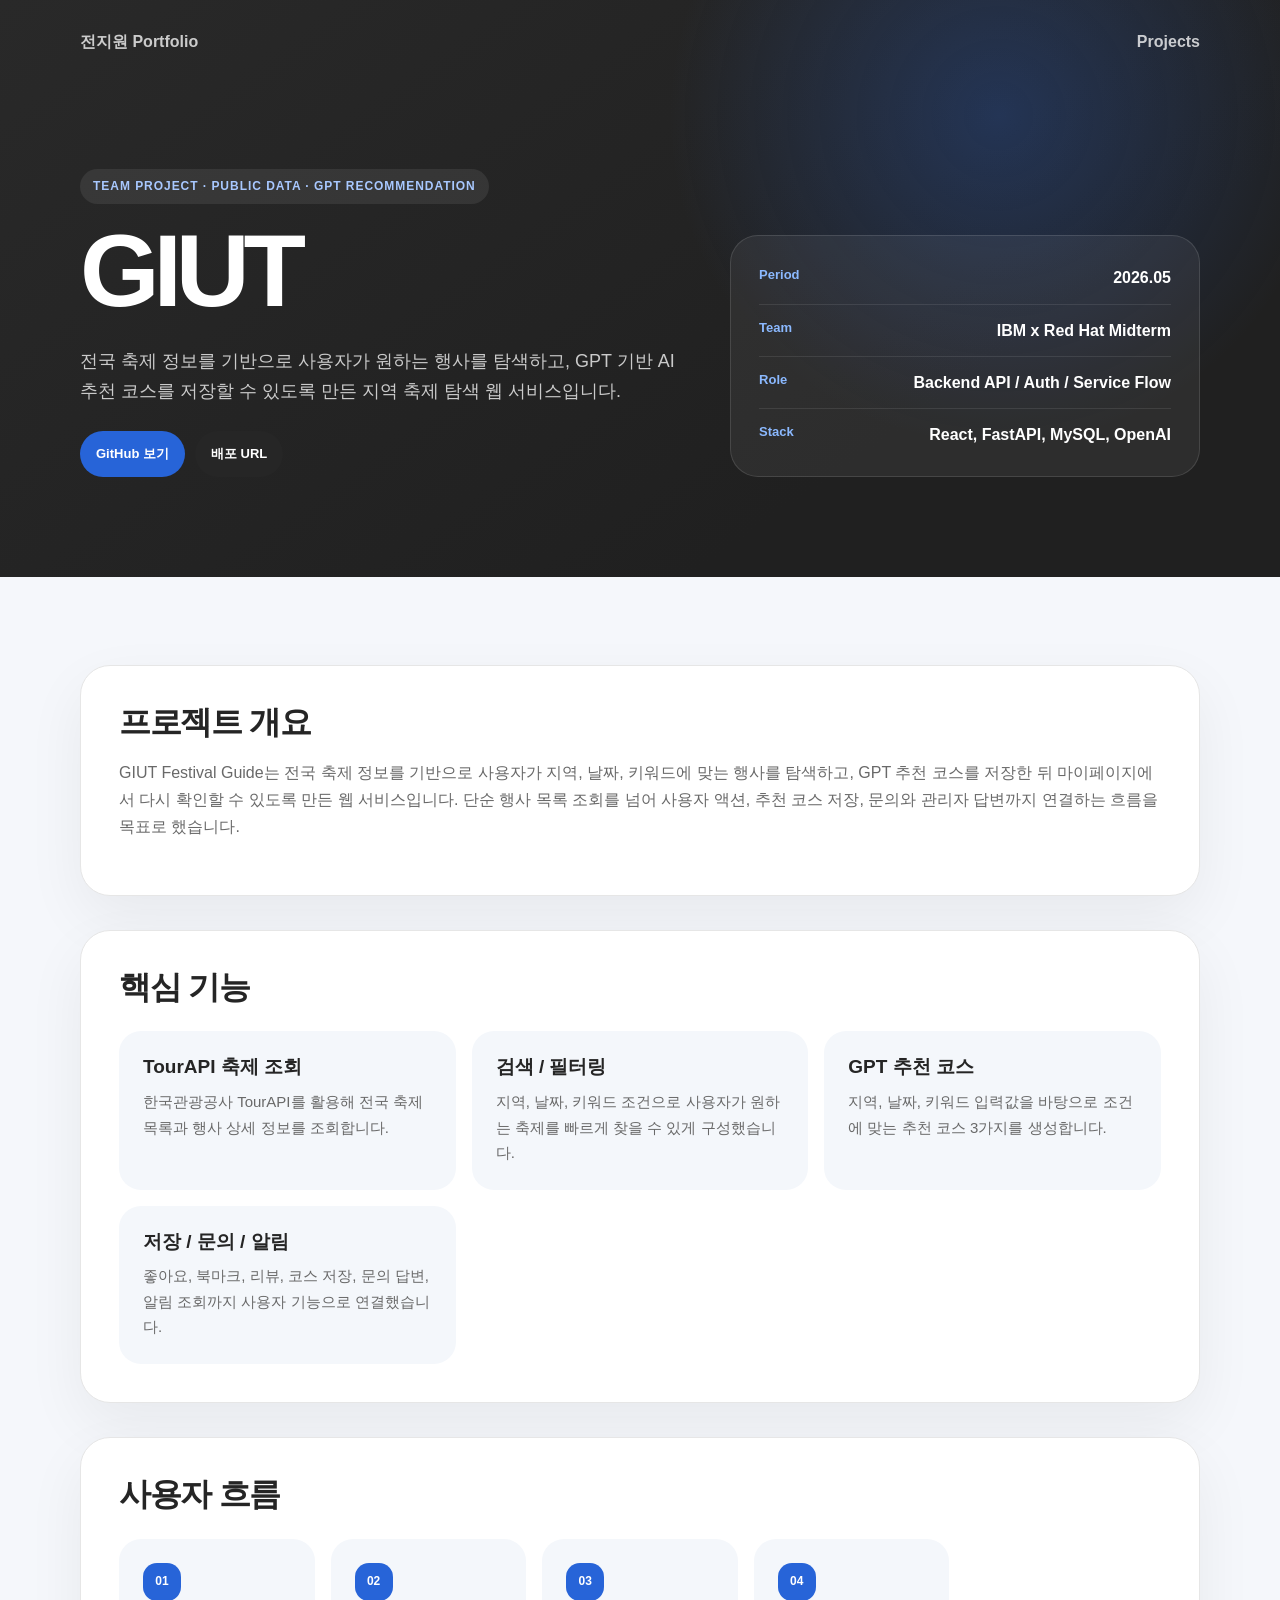
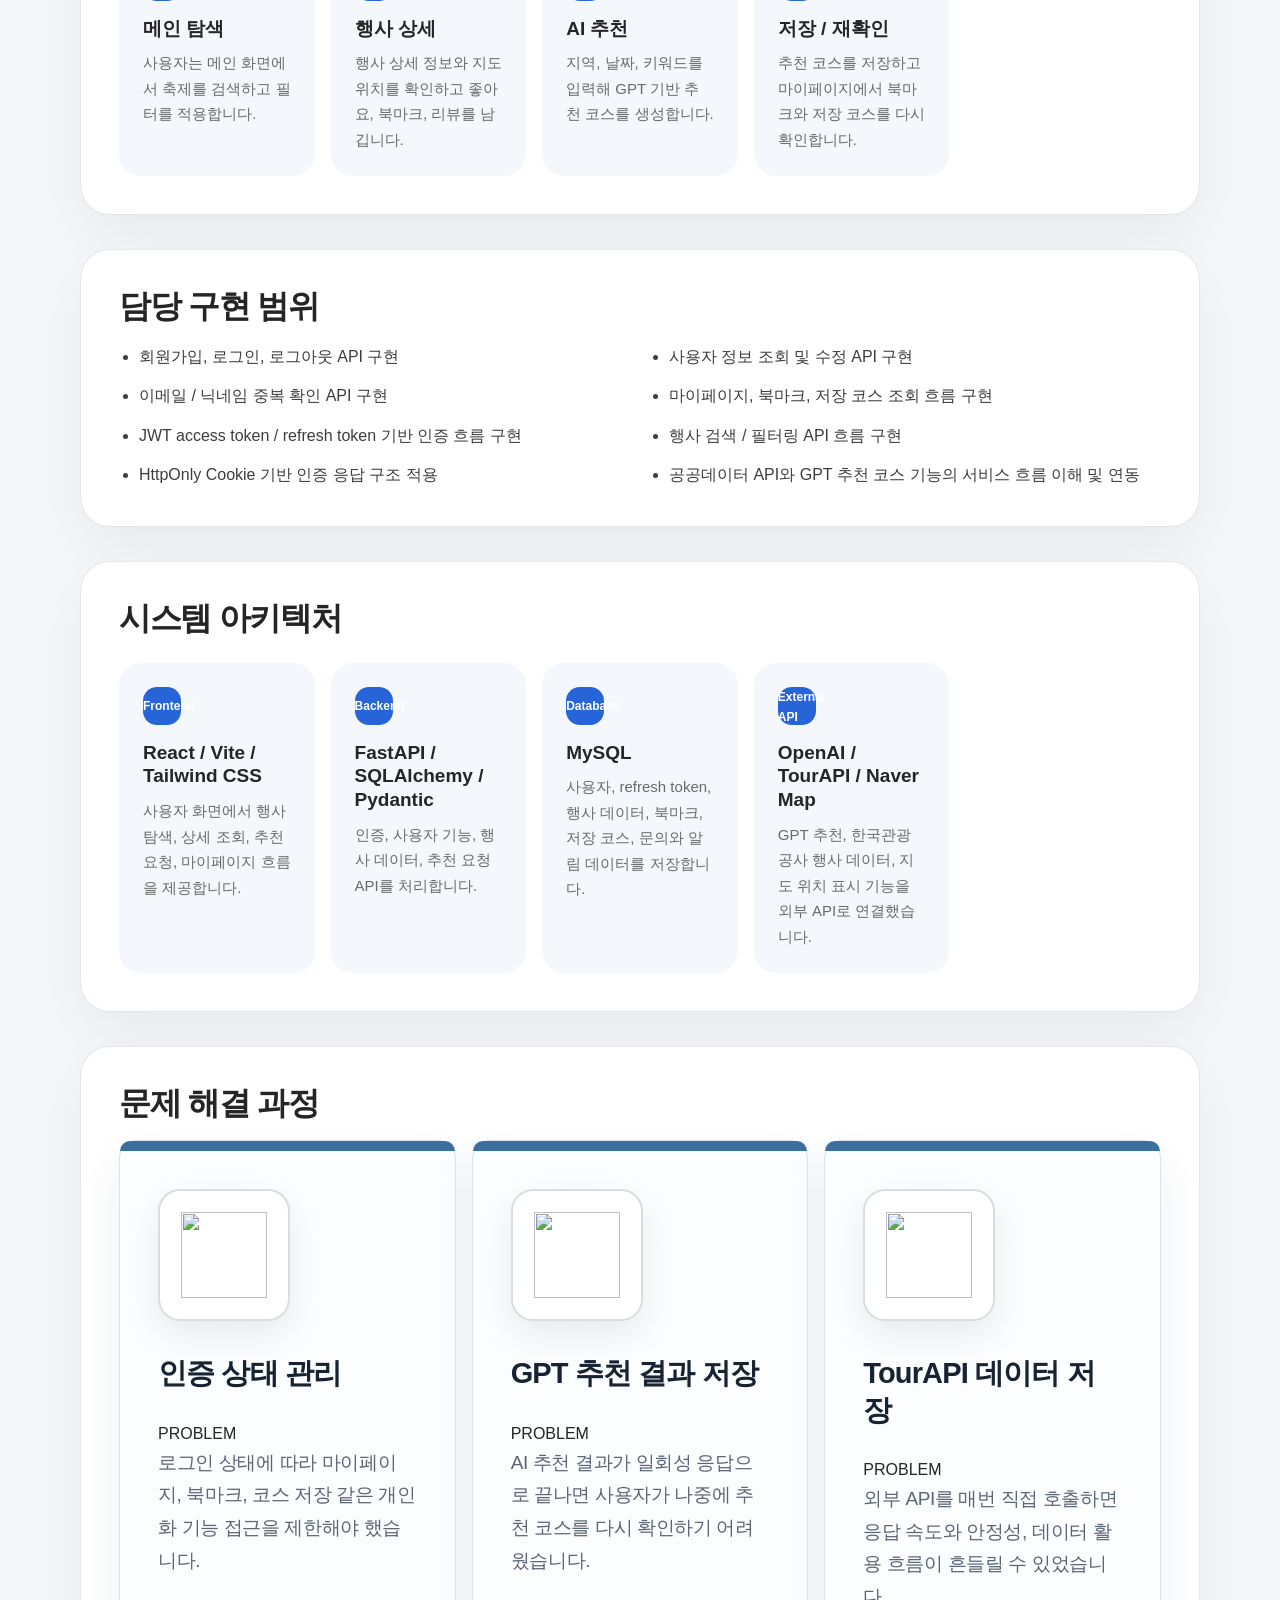
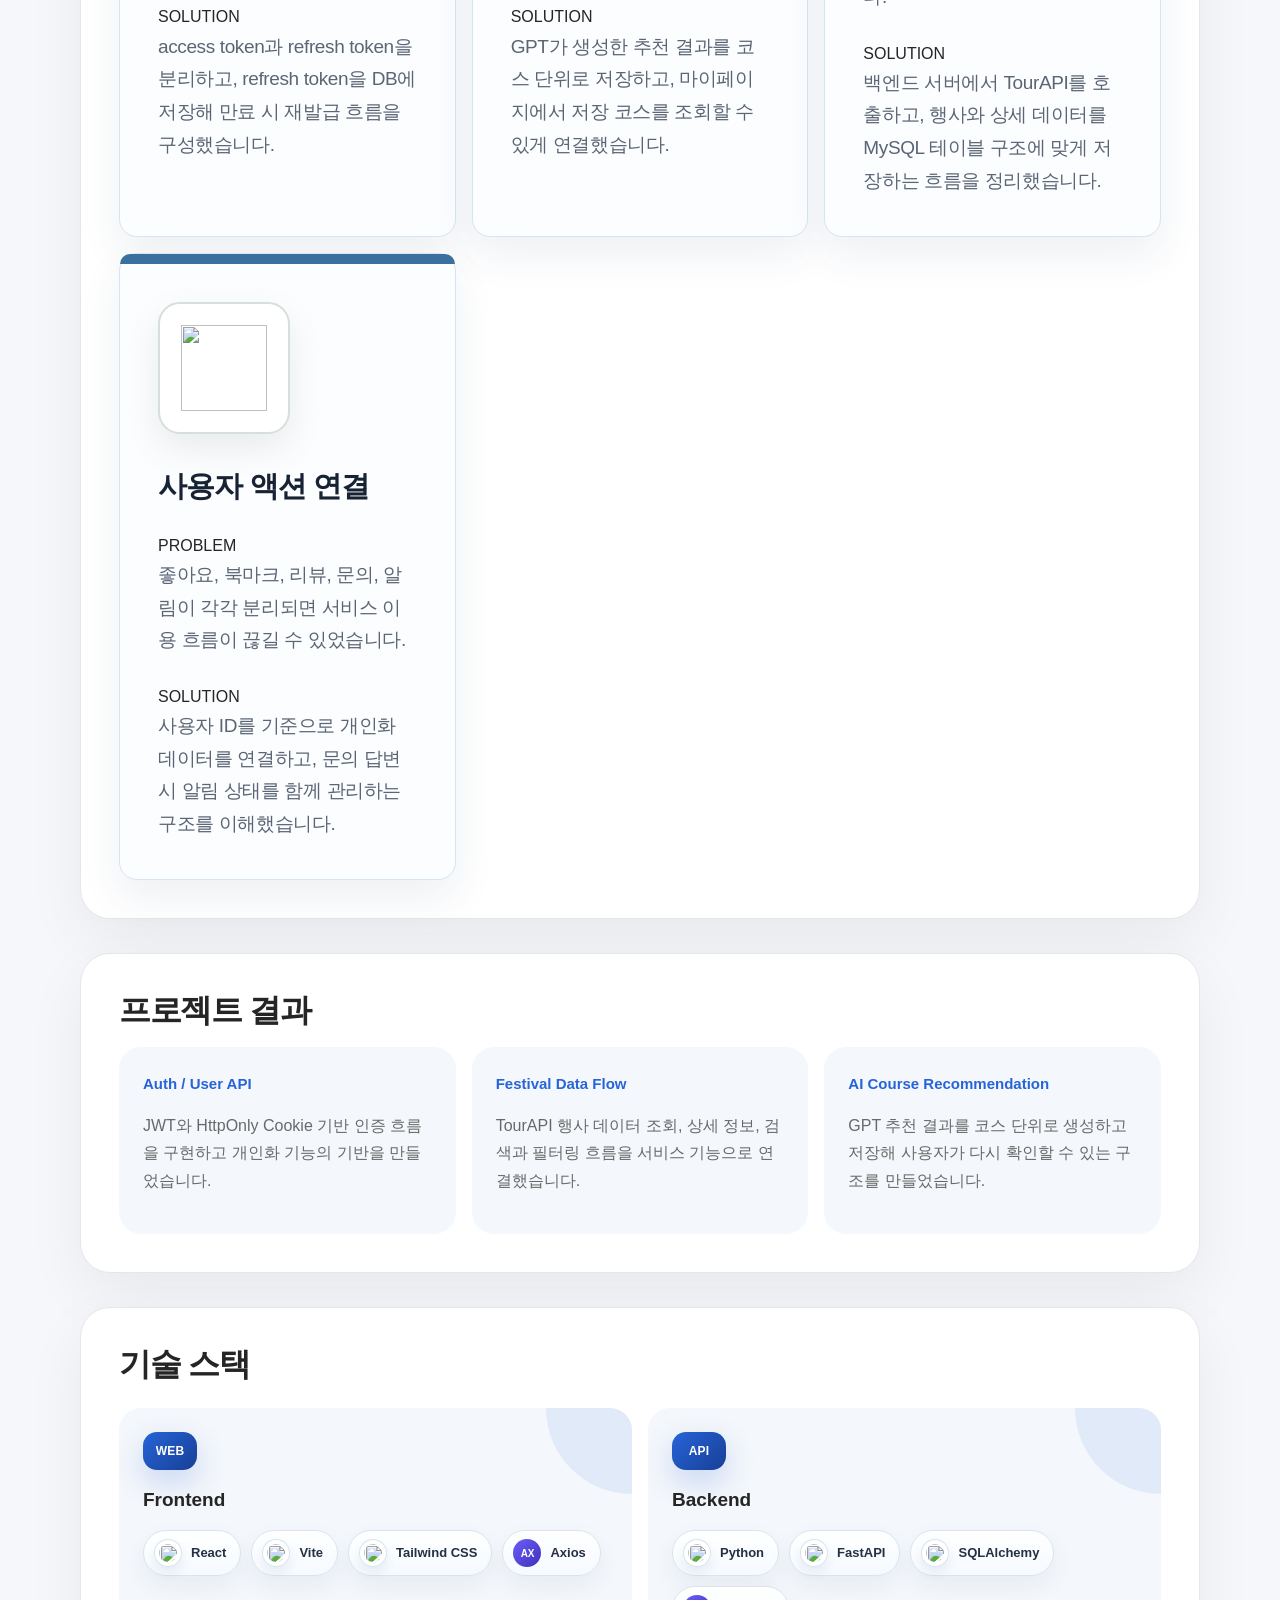
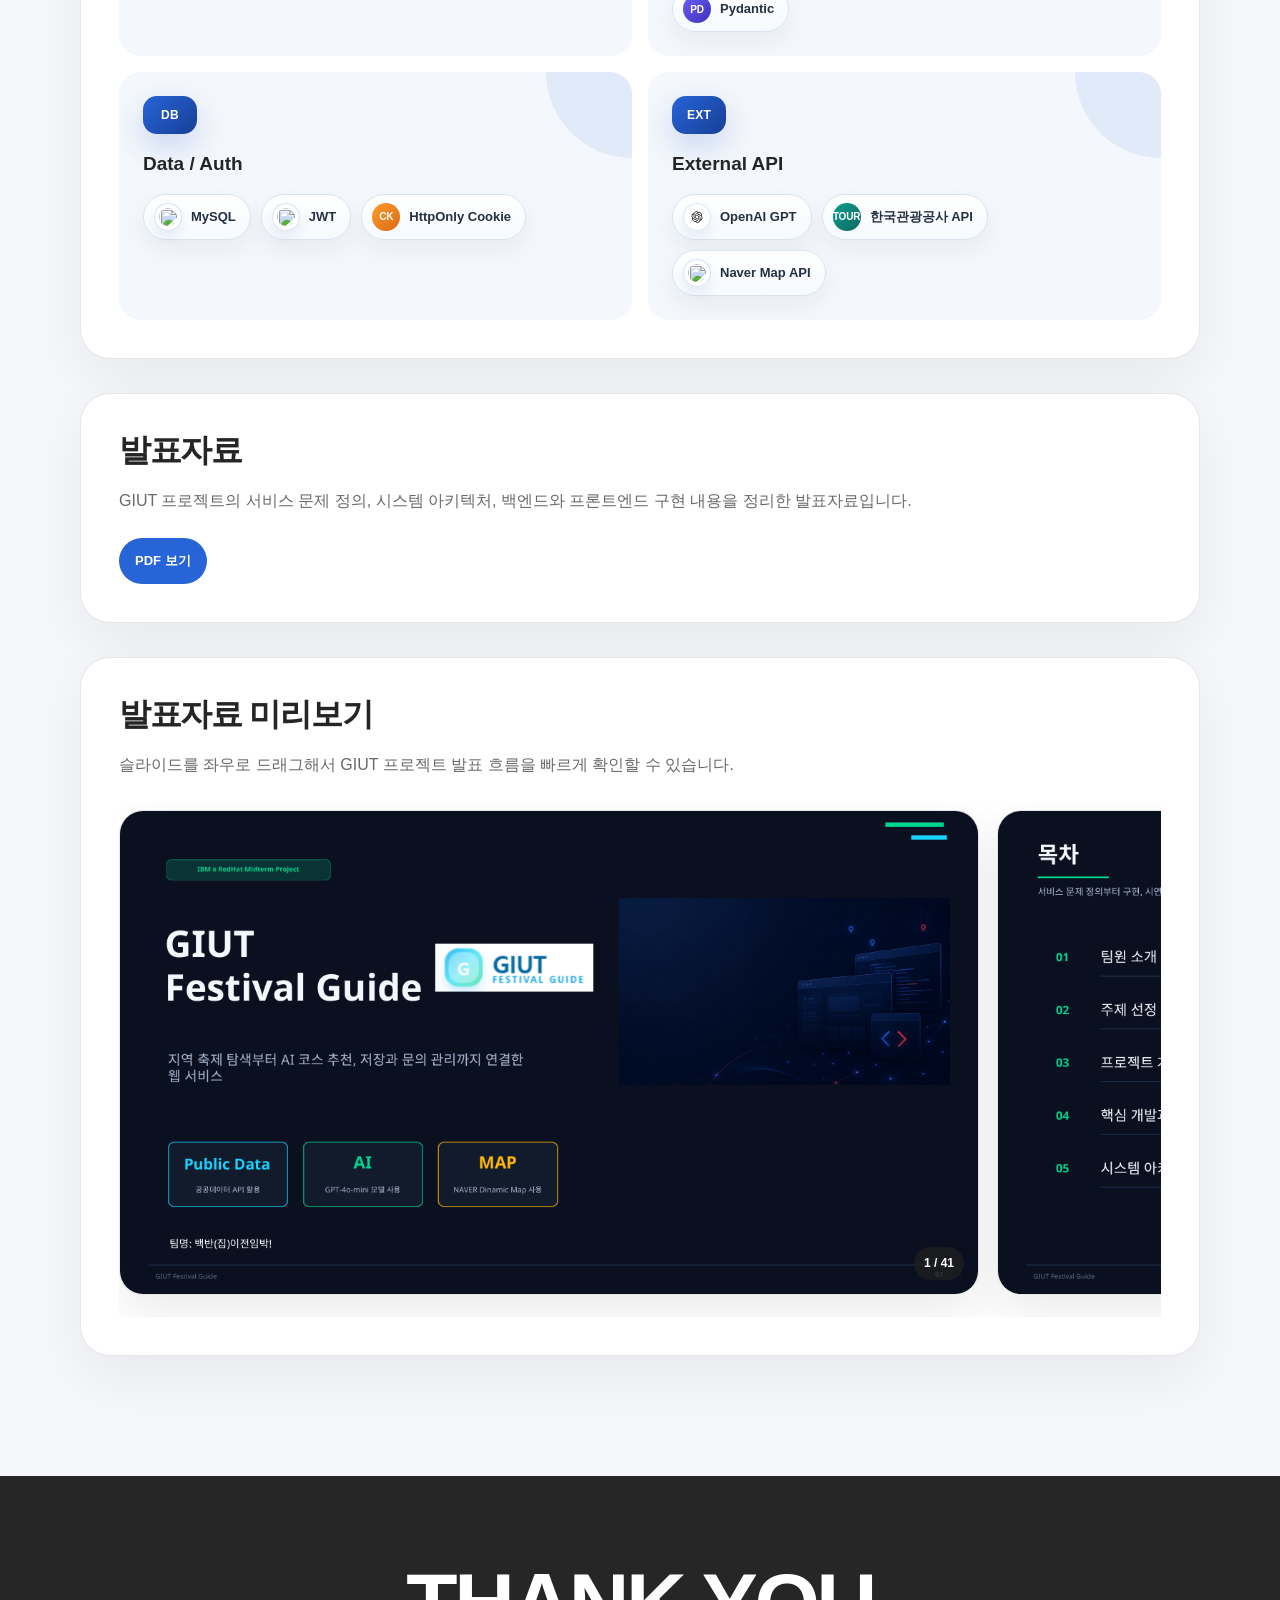
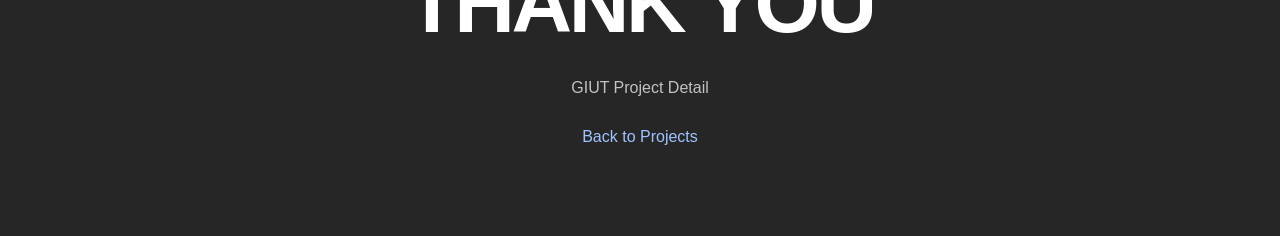
==== commit 8abe9786: "Upgrade GIUT page with presentation details" ====
--- a/projects/giut/index.html
+++ b/projects/giut/index.html
@@ -4,9 +4,9 @@
     <meta charset="UTF-8" />
     <meta name="viewport" content="width=device-width, initial-scale=1.0" />
     <title>GIUT | Jeon Jiwon Portfolio</title>
-    <meta name="description" content="공공데이터와 OpenAI API 기반 지역 행사 추천 서비스 GIUT 상세 페이지" />
+    <meta name="description" content="공공데이터와 GPT 기반 지역 축제 탐색 및 AI 추천 코스 서비스 GIUT 상세 페이지" />
     <link rel="icon" href="../../assets/favicon.svg" type="image/svg+xml" />
-    <link rel="stylesheet" href="../../assets/css/main.css?v=20260816-project-detail" />
+    <link rel="stylesheet" href="../../assets/css/main.css?v=20260816-giut-ppt" />
   </head>
   <body class="project-detail-body">
     <header class="detail-hero">
@@ -16,11 +16,11 @@
       </nav>
       <div class="detail-hero__content">
         <div>
-          <span class="detail-kicker">Team Project · Backend API · Public Data</span>
+          <span class="detail-kicker">Team Project · Public Data · GPT Recommendation</span>
           <h1>GIUT</h1>
           <p>
-            한국관광공사 공공데이터를 기반으로 지역 행사 정보를 탐색하고, OpenAI API를 활용해
-            사용자 조건에 맞는 행사 코스를 추천하는 풀스택 팀 프로젝트입니다.
+            전국 축제 정보를 기반으로 사용자가 원하는 행사를 탐색하고, GPT 기반 AI 추천 코스를 저장할 수
+            있도록 만든 지역 축제 탐색 웹 서비스입니다.
           </p>
           <div class="detail-actions">
             <a class="primary" href="https://github.com/Baikseungwoo/IBM-x-RedHat-Midterm-Project" target="_blank" rel="noopener">GitHub 보기</a>
@@ -29,9 +29,9 @@
         </div>
         <aside class="detail-meta">
           <div><span>Period</span><strong>2026.05</strong></div>
-          <div><span>Team</span><strong>Midterm Project</strong></div>
-          <div><span>Role</span><strong>Backend API / Service Flow</strong></div>
-          <div><span>Stack</span><strong>FastAPI, MySQL, React, Docker</strong></div>
+          <div><span>Team</span><strong>IBM x Red Hat Midterm</strong></div>
+          <div><span>Role</span><strong>Backend API / Auth / Service Flow</strong></div>
+          <div><span>Stack</span><strong>React, FastAPI, MySQL, OpenAI</strong></div>
         </aside>
       </div>
     </header>
@@ -40,30 +40,57 @@
       <section class="detail-section">
         <h2>프로젝트 개요</h2>
         <p>
-          여행이나 지역 행사를 찾을 때 사용자는 날짜, 지역, 관심사에 따라 여러 정보를 직접 비교해야 합니다.
-          GIUT는 이 과정을 줄이기 위해 공공 행사 데이터를 한곳에 모으고, 조건에 맞는 행사 탐색과
-          AI 추천 코스를 제공하도록 기획했습니다.
+          GIUT Festival Guide는 전국 축제 정보를 기반으로 사용자가 지역, 날짜, 키워드에 맞는 행사를
+          탐색하고, GPT 추천 코스를 저장한 뒤 마이페이지에서 다시 확인할 수 있도록 만든 웹 서비스입니다.
+          단순 행사 목록 조회를 넘어 사용자 액션, 추천 코스 저장, 문의와 관리자 답변까지 연결하는 흐름을
+          목표로 했습니다.
         </p>
       </section>
 
       <section class="detail-section">
-        <h2>서비스 흐름</h2>
+        <h2>핵심 기능</h2>
         <div class="architecture-flow">
           <article>
-            <strong>1. 행사 데이터 수집</strong>
-            <p>한국관광공사 API에서 행사 정보를 가져와 서비스 데이터로 활용합니다.</p>
-          </article>
-          <article>
-            <strong>2. 검색 / 필터링</strong>
-            <p>지역, 날짜, 진행 상태, 키워드 조건으로 행사 목록을 조회합니다.</p>
-          </article>
-          <article>
-            <strong>3. AI 추천 요청</strong>
-            <p>사용자 조건을 바탕으로 OpenAI API를 호출해 추천 코스를 생성합니다.</p>
-          </article>
-          <article>
-            <strong>4. 저장 / 관리</strong>
-            <p>관심 행사, 북마크, 리뷰, 추천 코스를 사용자 기능과 연결합니다.</p>
+            <strong>TourAPI 축제 조회</strong>
+            <p>한국관광공사 TourAPI를 활용해 전국 축제 목록과 행사 상세 정보를 조회합니다.</p>
+          </article>
+          <article>
+            <strong>검색 / 필터링</strong>
+            <p>지역, 날짜, 키워드 조건으로 사용자가 원하는 축제를 빠르게 찾을 수 있게 구성했습니다.</p>
+          </article>
+          <article>
+            <strong>GPT 추천 코스</strong>
+            <p>지역, 날짜, 키워드 입력값을 바탕으로 조건에 맞는 추천 코스 3가지를 생성합니다.</p>
+          </article>
+          <article>
+            <strong>저장 / 문의 / 알림</strong>
+            <p>좋아요, 북마크, 리뷰, 코스 저장, 문의 답변, 알림 조회까지 사용자 기능으로 연결했습니다.</p>
+          </article>
+        </div>
+      </section>
+
+      <section class="detail-section">
+        <h2>사용자 흐름</h2>
+        <div class="process-grid">
+          <article>
+            <span>01</span>
+            <h3>메인 탐색</h3>
+            <p>사용자는 메인 화면에서 축제를 검색하고 필터를 적용합니다.</p>
+          </article>
+          <article>
+            <span>02</span>
+            <h3>행사 상세</h3>
+            <p>행사 상세 정보와 지도 위치를 확인하고 좋아요, 북마크, 리뷰를 남깁니다.</p>
+          </article>
+          <article>
+            <span>03</span>
+            <h3>AI 추천</h3>
+            <p>지역, 날짜, 키워드를 입력해 GPT 기반 추천 코스를 생성합니다.</p>
+          </article>
+          <article>
+            <span>04</span>
+            <h3>저장 / 재확인</h3>
+            <p>추천 코스를 저장하고 마이페이지에서 북마크와 저장 코스를 다시 확인합니다.</p>
           </article>
         </div>
       </section>
@@ -72,42 +99,42 @@
         <h2>담당 구현 범위</h2>
         <div class="detail-grid">
           <ul class="detail-list">
-            <li>FastAPI 기반 회원가입/로그인 API 구현</li>
-            <li>행사 검색 및 필터링 API 구현</li>
-            <li>사용자 프로필 조회 및 수정 흐름 구현</li>
-            <li>프론트엔드 화면 일부 구현 및 API 연동 흐름 확인</li>
+            <li>회원가입, 로그인, 로그아웃 API 구현</li>
+            <li>이메일 / 닉네임 중복 확인 API 구현</li>
+            <li>JWT access token / refresh token 기반 인증 흐름 구현</li>
+            <li>HttpOnly Cookie 기반 인증 응답 구조 적용</li>
           </ul>
           <ul class="detail-list">
-            <li>공공데이터 API를 서비스 데이터로 활용하는 흐름 학습</li>
-            <li>OpenAI API 기반 추천 기능 연동 구조 이해</li>
-            <li>Docker Compose 기반 통합 실행 환경 경험</li>
-            <li>AWS EC2 서버 배포 및 컨테이너 실행 상태 확인</li>
+            <li>사용자 정보 조회 및 수정 API 구현</li>
+            <li>마이페이지, 북마크, 저장 코스 조회 흐름 구현</li>
+            <li>행사 검색 / 필터링 API 흐름 구현</li>
+            <li>공공데이터 API와 GPT 추천 코스 기능의 서비스 흐름 이해 및 연동</li>
           </ul>
         </div>
       </section>
 
       <section class="detail-section">
-        <h2>시스템 구조</h2>
+        <h2>시스템 아키텍처</h2>
         <div class="process-grid">
           <article>
             <span>Frontend</span>
-            <h3>React</h3>
-            <p>행사 탐색, 상세 조회, 사용자 기능, AI 추천 요청 화면을 구성했습니다.</p>
+            <h3>React / Vite / Tailwind CSS</h3>
+            <p>사용자 화면에서 행사 탐색, 상세 조회, 추천 요청, 마이페이지 흐름을 제공합니다.</p>
           </article>
           <article>
             <span>Backend</span>
-            <h3>FastAPI</h3>
-            <p>인증, 행사 검색, 사용자 데이터, 추천 요청 API를 처리합니다.</p>
+            <h3>FastAPI / SQLAlchemy / Pydantic</h3>
+            <p>인증, 사용자 기능, 행사 데이터, 추천 요청 API를 처리합니다.</p>
           </article>
           <article>
             <span>Database</span>
             <h3>MySQL</h3>
-            <p>사용자, 행사 상호작용, 추천 코스 저장 데이터를 관리합니다.</p>
+            <p>사용자, refresh token, 행사 데이터, 북마크, 저장 코스, 문의와 알림 데이터를 저장합니다.</p>
           </article>
           <article>
             <span>External API</span>
-            <h3>Public Data / OpenAI / Map</h3>
-            <p>공공데이터, OpenAI API, Naver Map API를 서비스 기능에 연결했습니다.</p>
+            <h3>OpenAI / TourAPI / Naver Map</h3>
+            <p>GPT 추천, 한국관광공사 행사 데이터, 지도 위치 표시 기능을 외부 API로 연결했습니다.</p>
           </article>
         </div>
       </section>
@@ -117,43 +144,43 @@
         <div class="solution-grid">
           <article class="problem-card">
             <div class="problem-icon">
-              <img src="https://cdn.jsdelivr.net/gh/devicons/devicon/icons/fastapi/fastapi-original.svg" alt="" />
-            </div>
-            <h3>API 역할 분리</h3>
-            <span>PROBLEM</span>
-            <p>행사 조회, 검색, 사용자 기능이 한 흐름에 섞이면 API 책임이 불명확해질 수 있었습니다.</p>
-            <span>SOLUTION</span>
-            <p>기능 단위로 라우터와 요청 흐름을 분리하고, 프론트엔드가 필요한 응답 형태를 기준으로 API를 정리했습니다.</p>
-          </article>
-          <article class="problem-card">
-            <div class="problem-icon">
-              <img src="../../assets/icons/openai-logo.svg" alt="" />
-            </div>
-            <h3>외부 API 연동</h3>
-            <span>PROBLEM</span>
-            <p>공공데이터, 지도, AI 추천처럼 서로 다른 외부 API를 하나의 서비스 흐름에 연결해야 했습니다.</p>
-            <span>SOLUTION</span>
-            <p>API별 입력과 출력 데이터를 분리해 이해하고, 사용자 요청에서 추천 결과까지 이어지는 흐름을 문서화했습니다.</p>
-          </article>
-          <article class="problem-card">
-            <div class="problem-icon">
-              <img src="https://cdn.jsdelivr.net/gh/devicons/devicon/icons/docker/docker-original.svg" alt="" />
-            </div>
-            <h3>통합 실행 환경</h3>
-            <span>PROBLEM</span>
-            <p>프론트엔드, 백엔드, DB를 각자 실행하면 팀원이 같은 환경을 맞추기 어려웠습니다.</p>
-            <span>SOLUTION</span>
-            <p>Docker Compose로 컨테이너 실행 구조를 맞추고, EC2 환경에서 서비스 실행 흐름을 확인했습니다.</p>
+              <img src="https://api.iconify.design/simple-icons:jsonwebtokens.svg?color=%23ffffff" alt="" />
+            </div>
+            <h3>인증 상태 관리</h3>
+            <span>PROBLEM</span>
+            <p>로그인 상태에 따라 마이페이지, 북마크, 코스 저장 같은 개인화 기능 접근을 제한해야 했습니다.</p>
+            <span>SOLUTION</span>
+            <p>access token과 refresh token을 분리하고, refresh token을 DB에 저장해 만료 시 재발급 흐름을 구성했습니다.</p>
+          </article>
+          <article class="problem-card">
+            <div class="problem-icon">
+              <img src="https://api.iconify.design/simple-icons:openai.svg?color=%23000000" alt="" />
+            </div>
+            <h3>GPT 추천 결과 저장</h3>
+            <span>PROBLEM</span>
+            <p>AI 추천 결과가 일회성 응답으로 끝나면 사용자가 나중에 추천 코스를 다시 확인하기 어려웠습니다.</p>
+            <span>SOLUTION</span>
+            <p>GPT가 생성한 추천 결과를 코스 단위로 저장하고, 마이페이지에서 저장 코스를 조회할 수 있게 연결했습니다.</p>
           </article>
           <article class="problem-card">
             <div class="problem-icon">
               <img src="https://cdn.jsdelivr.net/gh/devicons/devicon/icons/mysql/mysql-original.svg" alt="" />
             </div>
-            <h3>서비스 데이터 연결</h3>
-            <span>PROBLEM</span>
-            <p>행사 데이터, 사용자 활동, 추천 코스가 따로 관리되면 서비스 경험이 끊길 수 있었습니다.</p>
-            <span>SOLUTION</span>
-            <p>검색, 저장, 리뷰, 추천 코스 조회가 이어지도록 사용자 중심의 데이터 흐름을 정리했습니다.</p>
+            <h3>TourAPI 데이터 저장</h3>
+            <span>PROBLEM</span>
+            <p>외부 API를 매번 직접 호출하면 응답 속도와 안정성, 데이터 활용 흐름이 흔들릴 수 있었습니다.</p>
+            <span>SOLUTION</span>
+            <p>백엔드 서버에서 TourAPI를 호출하고, 행사와 상세 데이터를 MySQL 테이블 구조에 맞게 저장하는 흐름을 정리했습니다.</p>
+          </article>
+          <article class="problem-card">
+            <div class="problem-icon">
+              <img src="https://api.iconify.design/simple-icons:naver.svg?color=%2303c75a" alt="" />
+            </div>
+            <h3>사용자 액션 연결</h3>
+            <span>PROBLEM</span>
+            <p>좋아요, 북마크, 리뷰, 문의, 알림이 각각 분리되면 서비스 이용 흐름이 끊길 수 있었습니다.</p>
+            <span>SOLUTION</span>
+            <p>사용자 ID를 기준으로 개인화 데이터를 연결하고, 문의 답변 시 알림 상태를 함께 관리하는 구조를 이해했습니다.</p>
           </article>
         </div>
       </section>
@@ -162,16 +189,16 @@
         <h2>프로젝트 결과</h2>
         <div class="result-grid">
           <article class="result-card">
-            <strong>Backend API</strong>
-            <p>회원 기능, 행사 조회, 검색/필터링 API를 구현하며 FastAPI 백엔드 흐름을 경험했습니다.</p>
+            <strong>Auth / User API</strong>
+            <p>JWT와 HttpOnly Cookie 기반 인증 흐름을 구현하고 개인화 기능의 기반을 만들었습니다.</p>
           </article>
           <article class="result-card">
-            <strong>AI Recommendation</strong>
-            <p>OpenAI API를 서비스 추천 기능으로 연결하는 구조를 이해하고 구현 흐름을 정리했습니다.</p>
+            <strong>Festival Data Flow</strong>
+            <p>TourAPI 행사 데이터 조회, 상세 정보, 검색과 필터링 흐름을 서비스 기능으로 연결했습니다.</p>
           </article>
           <article class="result-card">
-            <strong>Deployment Practice</strong>
-            <p>Docker Compose와 AWS EC2를 사용해 실제 웹 서비스 형태로 실행되는 구조를 경험했습니다.</p>
+            <strong>AI Course Recommendation</strong>
+            <p>GPT 추천 결과를 코스 단위로 생성하고 저장해 사용자가 다시 확인할 수 있는 구조를 만들었습니다.</p>
           </article>
         </div>
       </section>
@@ -180,42 +207,65 @@
         <h2>기술 스택</h2>
         <div class="stack-grid">
           <article>
+            <span class="stack-icon">WEB</span>
+            <h3>Frontend</h3>
+            <div class="tech-badges">
+              <span><img src="https://cdn.jsdelivr.net/gh/devicons/devicon/icons/react/react-original.svg" alt="" />React</span>
+              <span><img src="https://cdn.jsdelivr.net/gh/devicons/devicon/icons/vitejs/vitejs-original.svg" alt="" />Vite</span>
+              <span><img src="https://api.iconify.design/simple-icons:tailwindcss.svg?color=%2306b6d4" alt="" />Tailwind CSS</span>
+              <span><b>AX</b>Axios</span>
+            </div>
+          </article>
+          <article>
             <span class="stack-icon">API</span>
             <h3>Backend</h3>
             <div class="tech-badges">
               <span><img src="https://cdn.jsdelivr.net/gh/devicons/devicon/icons/python/python-original.svg" alt="" />Python</span>
               <span><img src="https://cdn.jsdelivr.net/gh/devicons/devicon/icons/fastapi/fastapi-original.svg" alt="" />FastAPI</span>
+              <span><img src="https://api.iconify.design/simple-icons:sqlalchemy.svg?color=%23d71f00" alt="" />SQLAlchemy</span>
+              <span><b>PD</b>Pydantic</span>
+            </div>
+          </article>
+          <article>
+            <span class="stack-icon">DB</span>
+            <h3>Data / Auth</h3>
+            <div class="tech-badges">
               <span><img src="https://cdn.jsdelivr.net/gh/devicons/devicon/icons/mysql/mysql-original.svg" alt="" />MySQL</span>
-              <span><b>REST</b>REST API</span>
-            </div>
-          </article>
-          <article>
-            <span class="stack-icon">WEB</span>
-            <h3>Frontend</h3>
-            <div class="tech-badges">
-              <span><img src="https://cdn.jsdelivr.net/gh/devicons/devicon/icons/react/react-original.svg" alt="" />React</span>
-              <span><img src="https://cdn.jsdelivr.net/gh/devicons/devicon/icons/javascript/javascript-original.svg" alt="" />JavaScript</span>
-              <span><b>MAP</b>Naver Map API</span>
-            </div>
-          </article>
-          <article>
-            <span class="stack-icon">AI</span>
-            <h3>AI / External API</h3>
-            <div class="tech-badges">
-              <span><img src="../../assets/icons/openai-logo.svg" alt="" />OpenAI API</span>
-              <span><b>DATA</b>한국관광공사 API</span>
-              <span><b>REC</b>추천 코스</span>
-            </div>
-          </article>
-          <article>
-            <span class="stack-icon">OPS</span>
-            <h3>Infra / Collaboration</h3>
-            <div class="tech-badges">
-              <span><img src="https://cdn.jsdelivr.net/gh/devicons/devicon/icons/docker/docker-original.svg" alt="" />Docker Compose</span>
-              <span><img src="https://api.iconify.design/simple-icons:amazonaws.svg?color=%23ff9900" alt="" />AWS EC2</span>
-              <span><img src="https://cdn.jsdelivr.net/gh/devicons/devicon/icons/github/github-original.svg" alt="" />GitHub Branch/PR</span>
-            </div>
-          </article>
+              <span><img src="https://api.iconify.design/simple-icons:jsonwebtokens.svg?color=%23000000" alt="" />JWT</span>
+              <span><b>CK</b>HttpOnly Cookie</span>
+            </div>
+          </article>
+          <article>
+            <span class="stack-icon">EXT</span>
+            <h3>External API</h3>
+            <div class="tech-badges">
+              <span><img src="../../assets/icons/openai-logo.svg" alt="" />OpenAI GPT</span>
+              <span><b>TOUR</b>한국관광공사 API</span>
+              <span><img src="https://api.iconify.design/simple-icons:naver.svg?color=%2303c75a" alt="" />Naver Map API</span>
+            </div>
+          </article>
+        </div>
+      </section>
+
+      <section class="detail-section" id="presentation">
+        <h2>발표자료</h2>
+        <p>GIUT 프로젝트의 서비스 문제 정의, 시스템 아키텍처, 백엔드와 프론트엔드 구현 내용을 정리한 발표자료입니다.</p>
+        <div class="detail-actions">
+          <a class="primary" href="../../assets/projects/giut-presentation.pdf" target="_blank" rel="noopener">PDF 보기</a>
+        </div>
+      </section>
+
+      <section class="detail-section">
+        <h2>발표자료 미리보기</h2>
+        <p>슬라이드를 좌우로 드래그해서 GIUT 프로젝트 발표 흐름을 빠르게 확인할 수 있습니다.</p>
+        <div
+          class="slide-viewer"
+          data-slide-count="41"
+          data-slide-base="../../assets/projects/giut-slides/slide-"
+          data-slide-label="GIUT 발표자료"
+          aria-label="GIUT 발표자료 슬라이드 미리보기"
+        >
+          <div class="slide-track"></div>
         </div>
       </section>
     </main>
@@ -225,5 +275,6 @@
       <p>GIUT Project Detail</p>
       <a href="../../#projects">Back to Projects</a>
     </footer>
+    <script src="../../assets/js/main.js"></script>
   </body>
 </html>
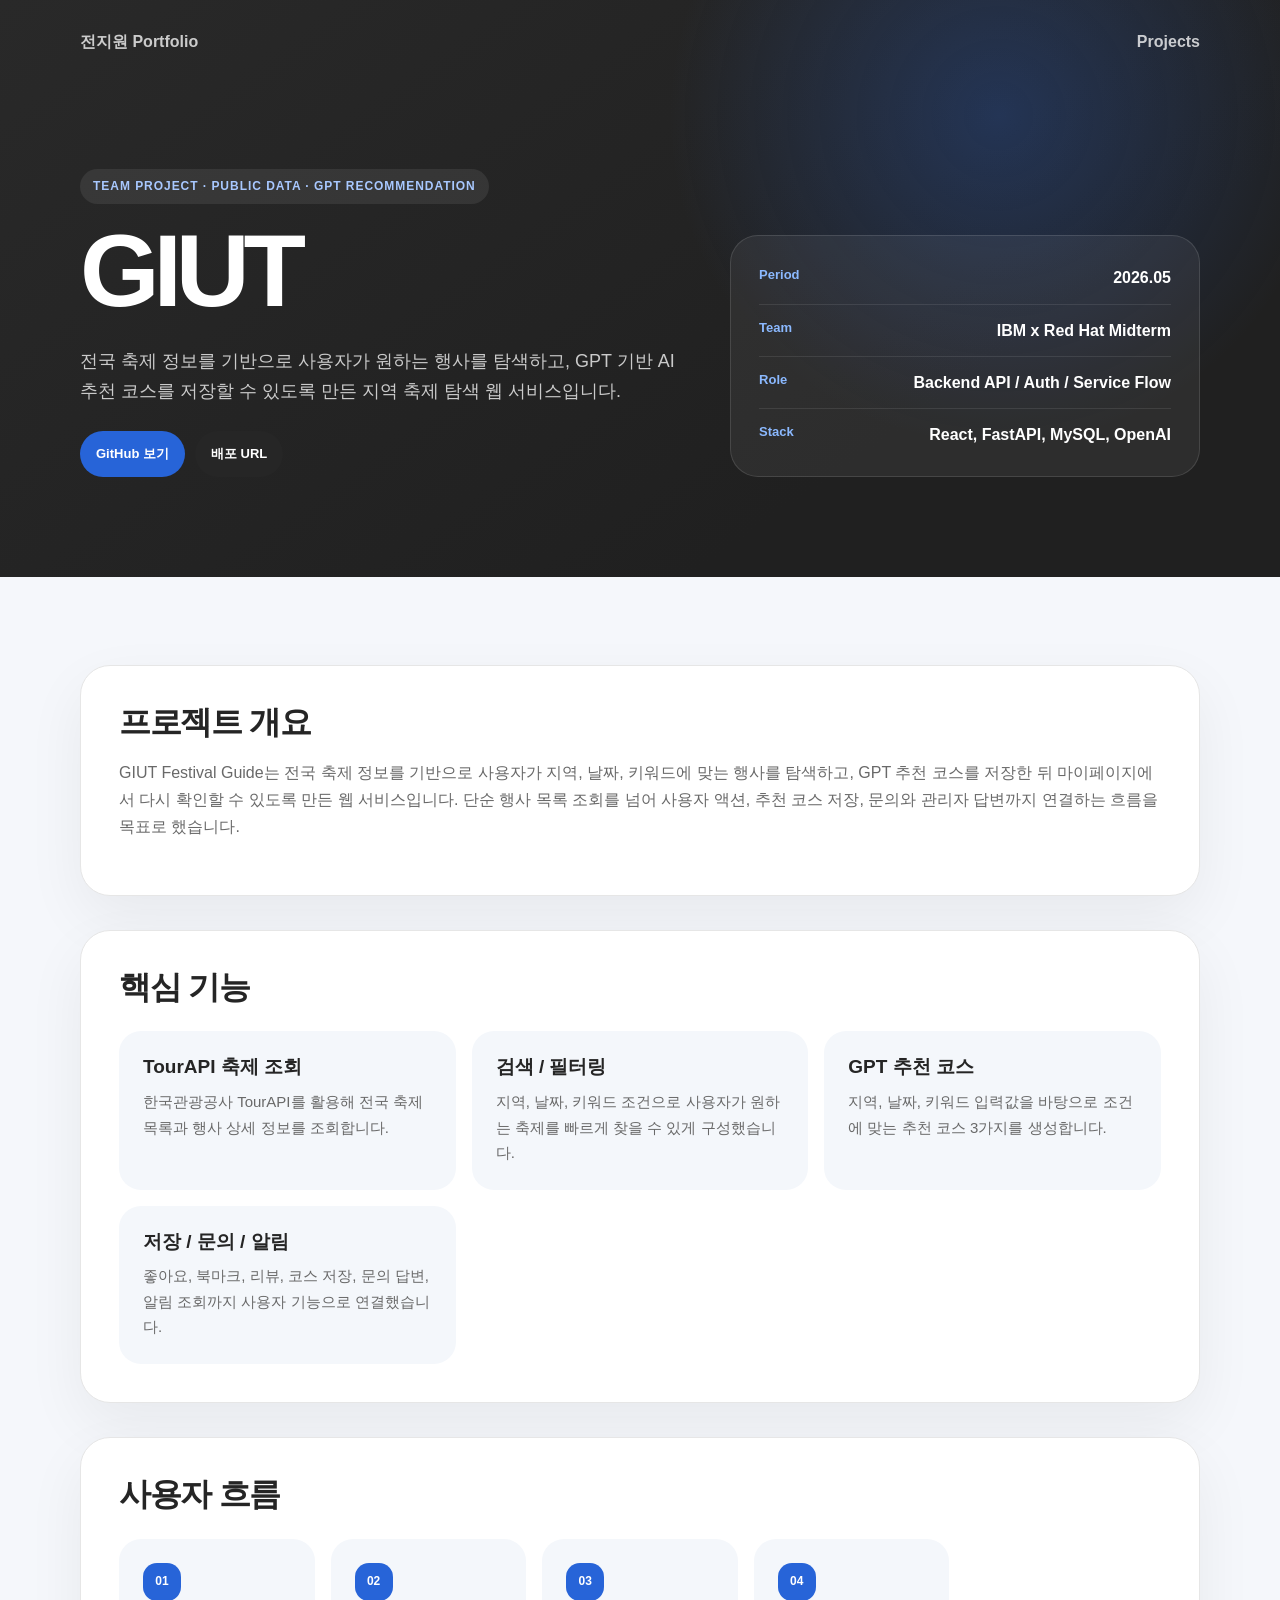
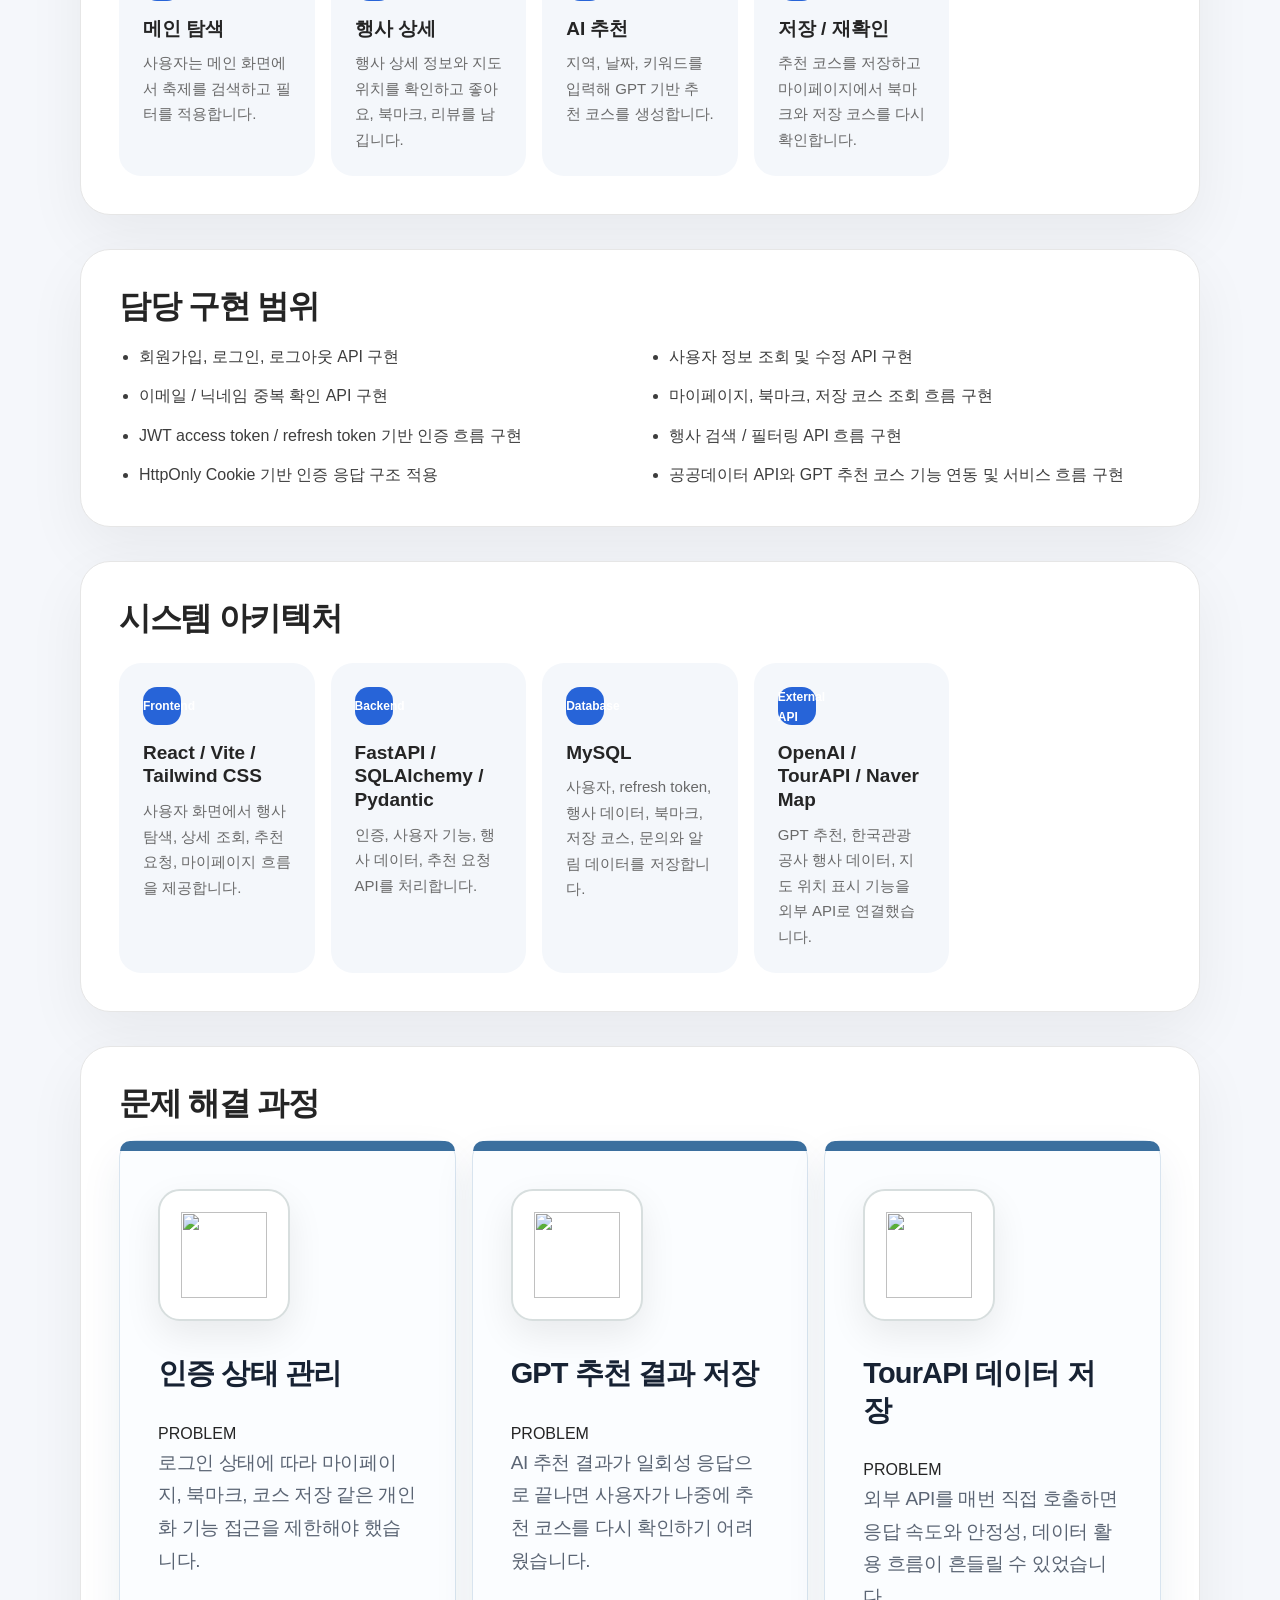
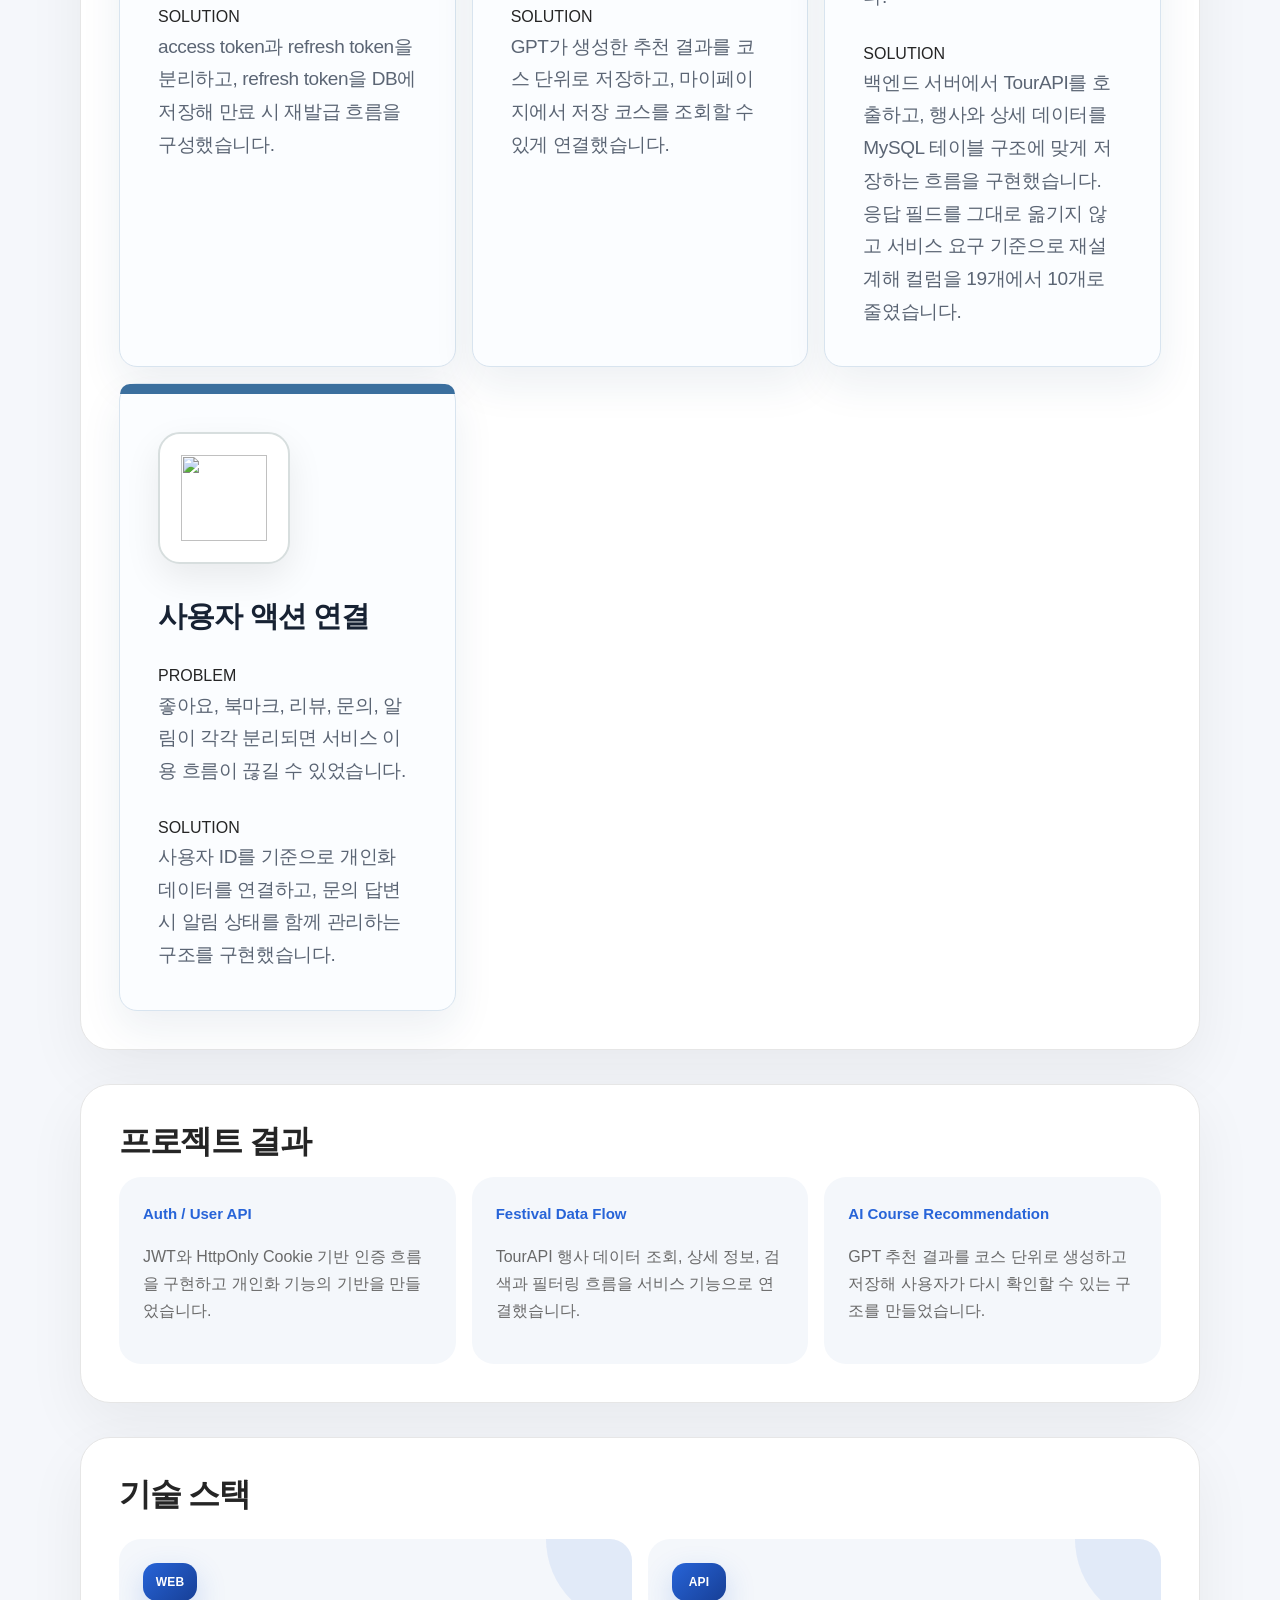
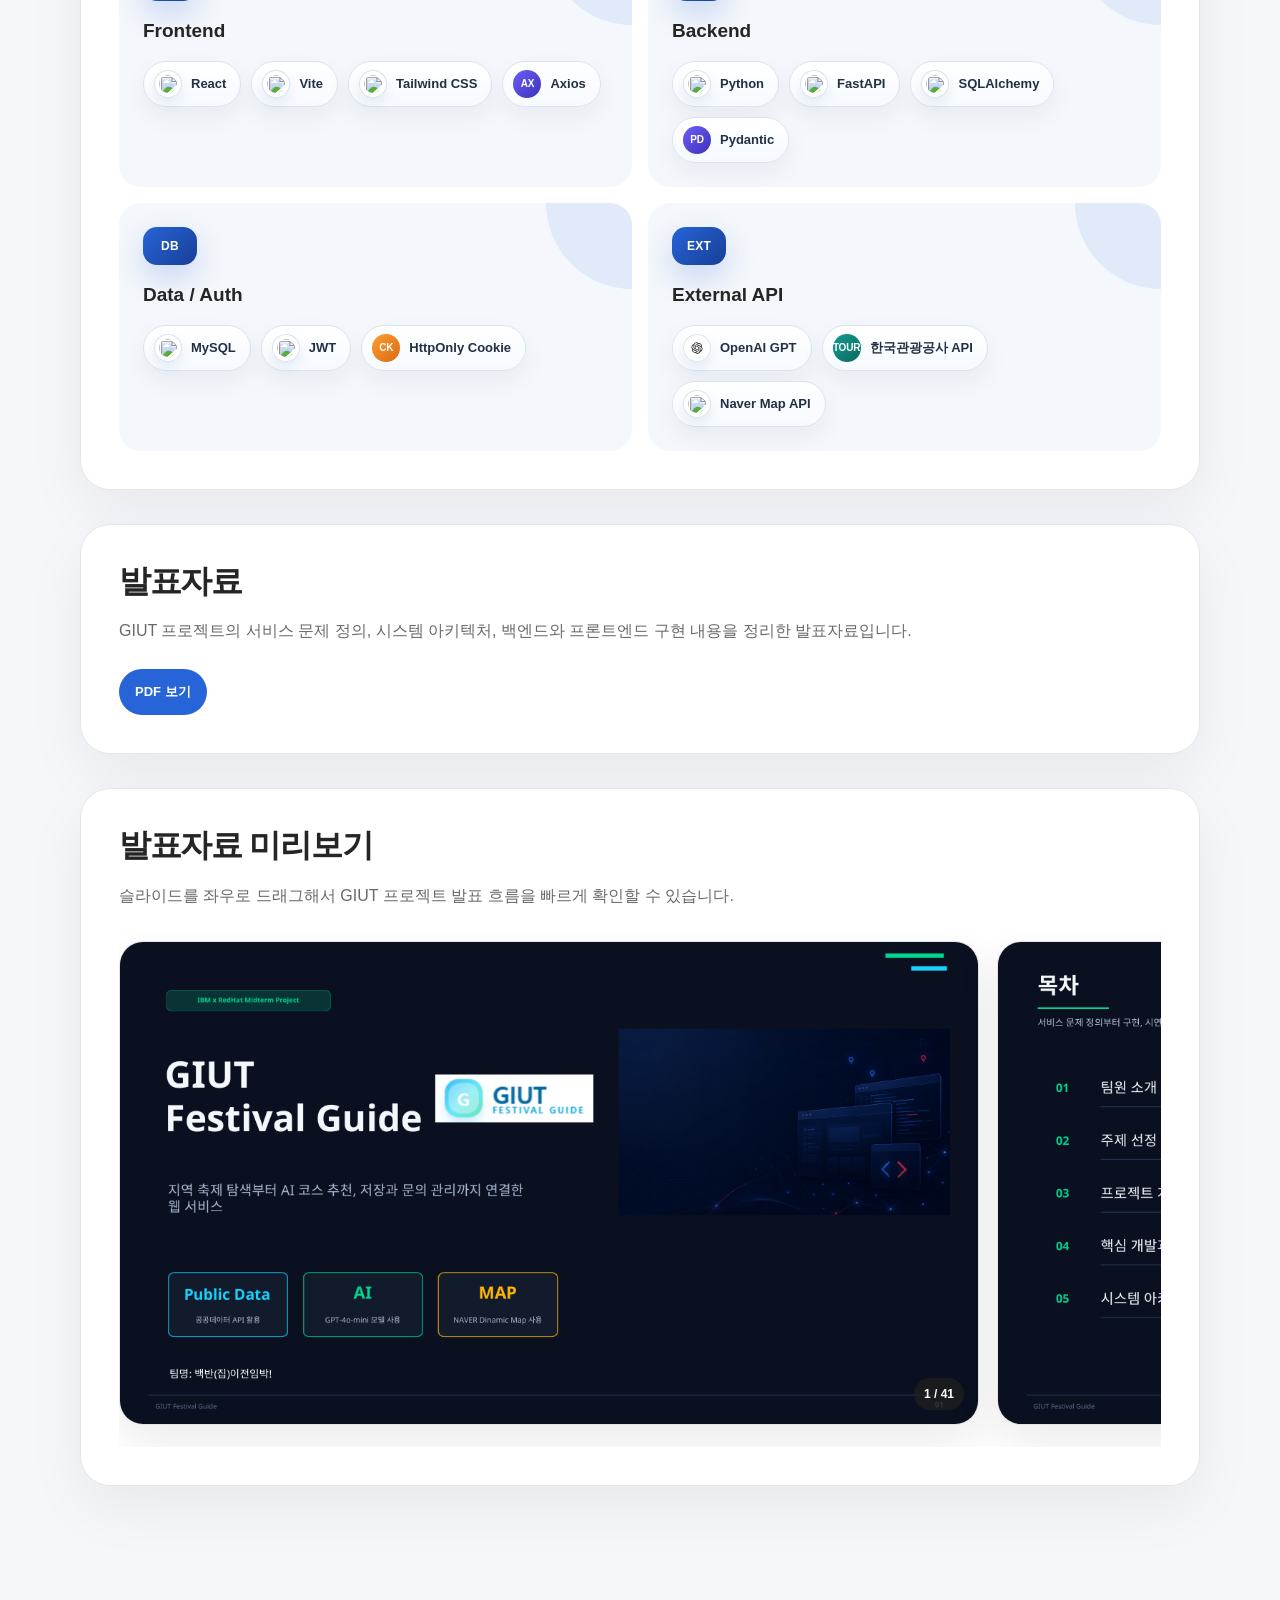
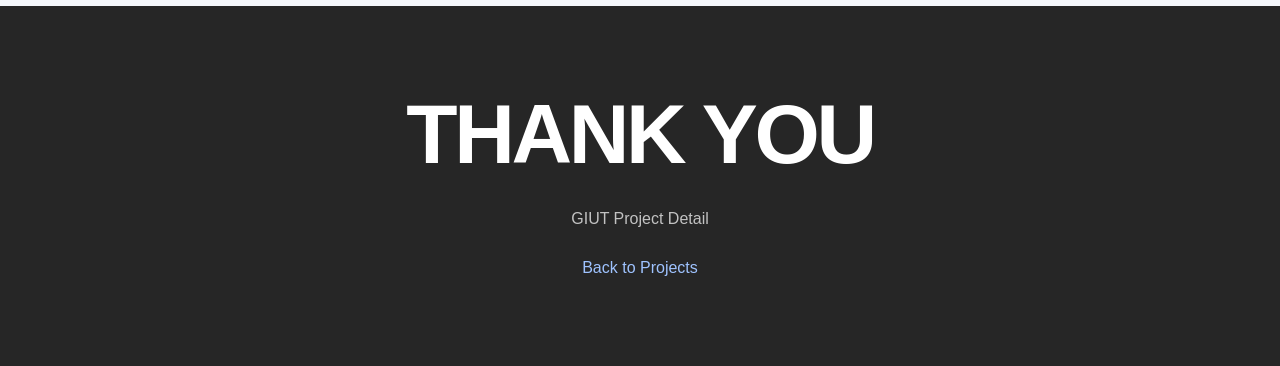
==== commit 557783e9: "포트폴리오 보강: 죽은 링크 교체, 성과 수치 추가, 이력서 PDF 버튼, 진행 중 부트캠프, 상세 페이지 진입 개선 - TUKTAK Service(tuktakai.com, DNS" ====
--- a/projects/giut/index.html
+++ b/projects/giut/index.html
@@ -108,7 +108,7 @@
             <li>사용자 정보 조회 및 수정 API 구현</li>
             <li>마이페이지, 북마크, 저장 코스 조회 흐름 구현</li>
             <li>행사 검색 / 필터링 API 흐름 구현</li>
-            <li>공공데이터 API와 GPT 추천 코스 기능의 서비스 흐름 이해 및 연동</li>
+            <li>공공데이터 API와 GPT 추천 코스 기능 연동 및 서비스 흐름 구현</li>
           </ul>
         </div>
       </section>
@@ -170,7 +170,7 @@
             <span>PROBLEM</span>
             <p>외부 API를 매번 직접 호출하면 응답 속도와 안정성, 데이터 활용 흐름이 흔들릴 수 있었습니다.</p>
             <span>SOLUTION</span>
-            <p>백엔드 서버에서 TourAPI를 호출하고, 행사와 상세 데이터를 MySQL 테이블 구조에 맞게 저장하는 흐름을 정리했습니다.</p>
+            <p>백엔드 서버에서 TourAPI를 호출하고, 행사와 상세 데이터를 MySQL 테이블 구조에 맞게 저장하는 흐름을 구현했습니다. 응답 필드를 그대로 옮기지 않고 서비스 요구 기준으로 재설계해 컬럼을 19개에서 10개로 줄였습니다.</p>
           </article>
           <article class="problem-card">
             <div class="problem-icon">
@@ -180,7 +180,7 @@
             <span>PROBLEM</span>
             <p>좋아요, 북마크, 리뷰, 문의, 알림이 각각 분리되면 서비스 이용 흐름이 끊길 수 있었습니다.</p>
             <span>SOLUTION</span>
-            <p>사용자 ID를 기준으로 개인화 데이터를 연결하고, 문의 답변 시 알림 상태를 함께 관리하는 구조를 이해했습니다.</p>
+            <p>사용자 ID를 기준으로 개인화 데이터를 연결하고, 문의 답변 시 알림 상태를 함께 관리하는 구조를 구현했습니다.</p>
           </article>
         </div>
       </section>
--- a/assets/css/main.css
+++ b/assets/css/main.css
@@ -157,6 +157,61 @@
   margin-top: 32px;
 }
 
+.hero__cta {
+  display: flex;
+  flex-wrap: wrap;
+  justify-content: center;
+  gap: 12px;
+  margin-top: 28px;
+}
+
+.hero__cta a {
+  display: inline-flex;
+  align-items: center;
+  padding: 13px 24px;
+  border-radius: 999px;
+  font-size: 14px;
+  font-weight: 900;
+  transition: transform 0.2s ease;
+}
+
+.hero__cta a:hover { transform: translateY(-2px); }
+
+.hero__cta a.primary {
+  color: var(--dark);
+  background: var(--white);
+  box-shadow: 0 12px 32px rgba(0, 0, 0, 0.22);
+}
+
+.hero__cta a.ghost {
+  color: rgba(255, 255, 255, 0.92);
+  border: 1px solid rgba(139, 185, 255, 0.4);
+  background: rgba(255, 255, 255, 0.07);
+}
+
+.hero__stack-cloud {
+  display: flex;
+  flex-wrap: wrap;
+  justify-content: center;
+  gap: 10px;
+  width: min(680px, 100%);
+  margin-top: 30px;
+}
+
+.hero__stack-cloud span {
+  display: inline-flex;
+  align-items: center;
+  min-height: 34px;
+  padding: 7px 13px;
+  border: 1px solid rgba(139, 185, 255, 0.26);
+  border-radius: 999px;
+  color: rgba(255, 255, 255, 0.86);
+  background: rgba(255, 255, 255, 0.07);
+  font-size: 13px;
+  font-weight: 900;
+  backdrop-filter: blur(10px);
+}
+
 .hero__icons a {
   display: grid;
   place-items: center;
@@ -349,6 +404,50 @@
   padding: 30px;
 }
 
+.resume-card--bootcamp {
+  position: relative;
+  overflow: hidden;
+  border-left: 5px solid #2d7890;
+  background:
+    radial-gradient(circle at 96% 8%, rgba(45, 120, 144, 0.12), transparent 30%),
+    linear-gradient(135deg, #ffffff, #f6fbff);
+}
+
+.resume-card--bootcamp::before {
+  content: "Bootcamp";
+  position: absolute;
+  top: 26px;
+  right: 28px;
+  padding: 7px 12px;
+  border-radius: 999px;
+  color: #27677d;
+  background: #eaf6fa;
+  font-size: 12px;
+  font-weight: 900;
+}
+
+.resume-card--ongoing {
+  position: relative;
+  overflow: hidden;
+  border-left: 5px solid #1f3dbf;
+  background:
+    radial-gradient(circle at 96% 8%, rgba(31, 61, 191, 0.12), transparent 30%),
+    linear-gradient(135deg, #ffffff, #f5f7ff);
+}
+
+.resume-card--ongoing::before {
+  content: "진행 중";
+  position: absolute;
+  top: 26px;
+  right: 28px;
+  padding: 7px 12px;
+  border-radius: 999px;
+  color: #ffffff;
+  background: #1f3dbf;
+  font-size: 12px;
+  font-weight: 900;
+}
+
 .resume-list time {
   display: block;
   margin-bottom: 8px;
@@ -365,6 +464,26 @@
 .resume-list p {
   margin: 0;
   color: var(--muted);
+}
+
+.activity-meta {
+  display: flex;
+  flex-wrap: wrap;
+  gap: 8px;
+  margin: 14px 0 18px;
+}
+
+.activity-meta span {
+  display: inline-flex;
+  align-items: center;
+  min-height: 30px;
+  padding: 6px 12px;
+  border: 1px solid #d8e7ee;
+  border-radius: 999px;
+  color: #27677d;
+  background: #eef8fb;
+  font-size: 12px;
+  font-weight: 900;
 }
 
 .skill-board {
@@ -377,8 +496,92 @@
 }
 
 .skill-board article {
+  position: relative;
+  overflow: hidden;
   min-height: 168px;
   padding: 34px;
+}
+
+.skill-board article::before {
+  content: "";
+  position: absolute;
+  inset: 0;
+  background:
+    radial-gradient(circle at 88% 14%, rgba(39, 100, 216, 0.16), transparent 34%),
+    linear-gradient(145deg, rgba(255, 255, 255, 0.98), rgba(247, 250, 255, 0.94));
+  opacity: 1;
+}
+
+.skill-icon,
+.skill-board h3,
+.skill-badges {
+  position: relative;
+  z-index: 1;
+}
+
+.skill-icon {
+  display: grid;
+  place-items: center;
+  width: 52px;
+  height: 52px;
+  margin-bottom: 22px;
+  border: 1px solid #d8e4ef;
+  border-radius: 18px;
+  background: var(--white);
+  box-shadow: 0 14px 30px rgba(26, 63, 103, 0.09);
+}
+
+.skill-icon img {
+  width: 30px;
+  height: 30px;
+  object-fit: contain;
+}
+
+.skill-badges {
+  display: flex;
+  flex-wrap: wrap;
+  gap: 10px;
+  margin-top: 18px;
+}
+
+.skill-badges span {
+  display: inline-flex;
+  align-items: center;
+  gap: 8px;
+  min-height: 38px;
+  padding: 7px 12px 7px 8px;
+  border: 1px solid #dbe7f3;
+  border-radius: 999px;
+  color: #223044;
+  background: rgba(255, 255, 255, 0.88);
+  font-size: 12px;
+  font-weight: 900;
+  box-shadow: 0 10px 22px rgba(26, 63, 103, 0.06);
+}
+
+.skill-badges img,
+.skill-badges b {
+  display: inline-grid;
+  place-items: center;
+  width: 25px;
+  height: 25px;
+  flex: 0 0 25px;
+}
+
+.skill-badges img {
+  padding: 4px;
+  border-radius: 999px;
+  background: #ffffff;
+  box-shadow: inset 0 0 0 1px #d7e4f1;
+  object-fit: contain;
+}
+
+.skill-badges b {
+  border-radius: 999px;
+  color: var(--white);
+  background: linear-gradient(135deg, #2764d8, #173f96);
+  font-size: 9px;
+  font-weight: 900;
 }
 
 .projects-section {
@@ -433,6 +636,34 @@
   box-shadow: 0 22px 60px rgba(0, 0, 0, 0.06);
 }
 
+.feature-project--primary .project-point {
+  background: var(--blue);
+  box-shadow: 0 0 0 1px var(--blue), 0 0 0 10px rgba(39, 100, 216, 0.1);
+}
+
+.feature-project--primary .project-main {
+  position: relative;
+  overflow: hidden;
+  border-color: rgba(39, 100, 216, 0.28);
+  background:
+    radial-gradient(circle at 88% 4%, rgba(39, 100, 216, 0.16), transparent 28%),
+    linear-gradient(145deg, #ffffff, #f7fbff);
+  box-shadow: 0 28px 72px rgba(39, 100, 216, 0.13);
+}
+
+.feature-project--primary .project-main::after {
+  content: "Representative Project";
+  position: absolute;
+  top: 24px;
+  right: 26px;
+  padding: 7px 12px;
+  border-radius: 999px;
+  color: #1f56bc;
+  background: #edf4ff;
+  font-size: 12px;
+  font-weight: 900;
+}
+
 .project-category {
   display: inline-flex;
   margin-bottom: 12px;
@@ -461,6 +692,23 @@
   flex-wrap: wrap;
   gap: 10px;
   margin-top: 24px;
+}
+
+.project-inside {
+  margin: 18px 0 0;
+  color: #5b6478;
+  font-size: 13px;
+  font-weight: 700;
+}
+
+.feature-project { transition: transform 0.22s ease, box-shadow 0.22s ease; cursor: pointer; }
+.feature-project:hover { transform: translateY(-4px); box-shadow: 0 28px 70px rgba(0, 0, 0, 0.1); }
+.feature-project:hover .project-links__primary { background: #1531a3; }
+
+.project-links a.project-links__primary {
+  color: var(--white);
+  background: #1f3dbf;
+  box-shadow: 0 10px 24px rgba(31, 61, 191, 0.28);
 }
 
 .project-links a {
@@ -1210,6 +1458,16 @@
     display: none;
   }
 
+  .feature-project--primary .project-main {
+    padding-top: 70px;
+  }
+
+  .feature-project--primary .project-main::after {
+    top: 24px;
+    right: auto;
+    left: 28px;
+  }
+
   .detail-hero__content,
   .detail-grid,
   .result-grid,
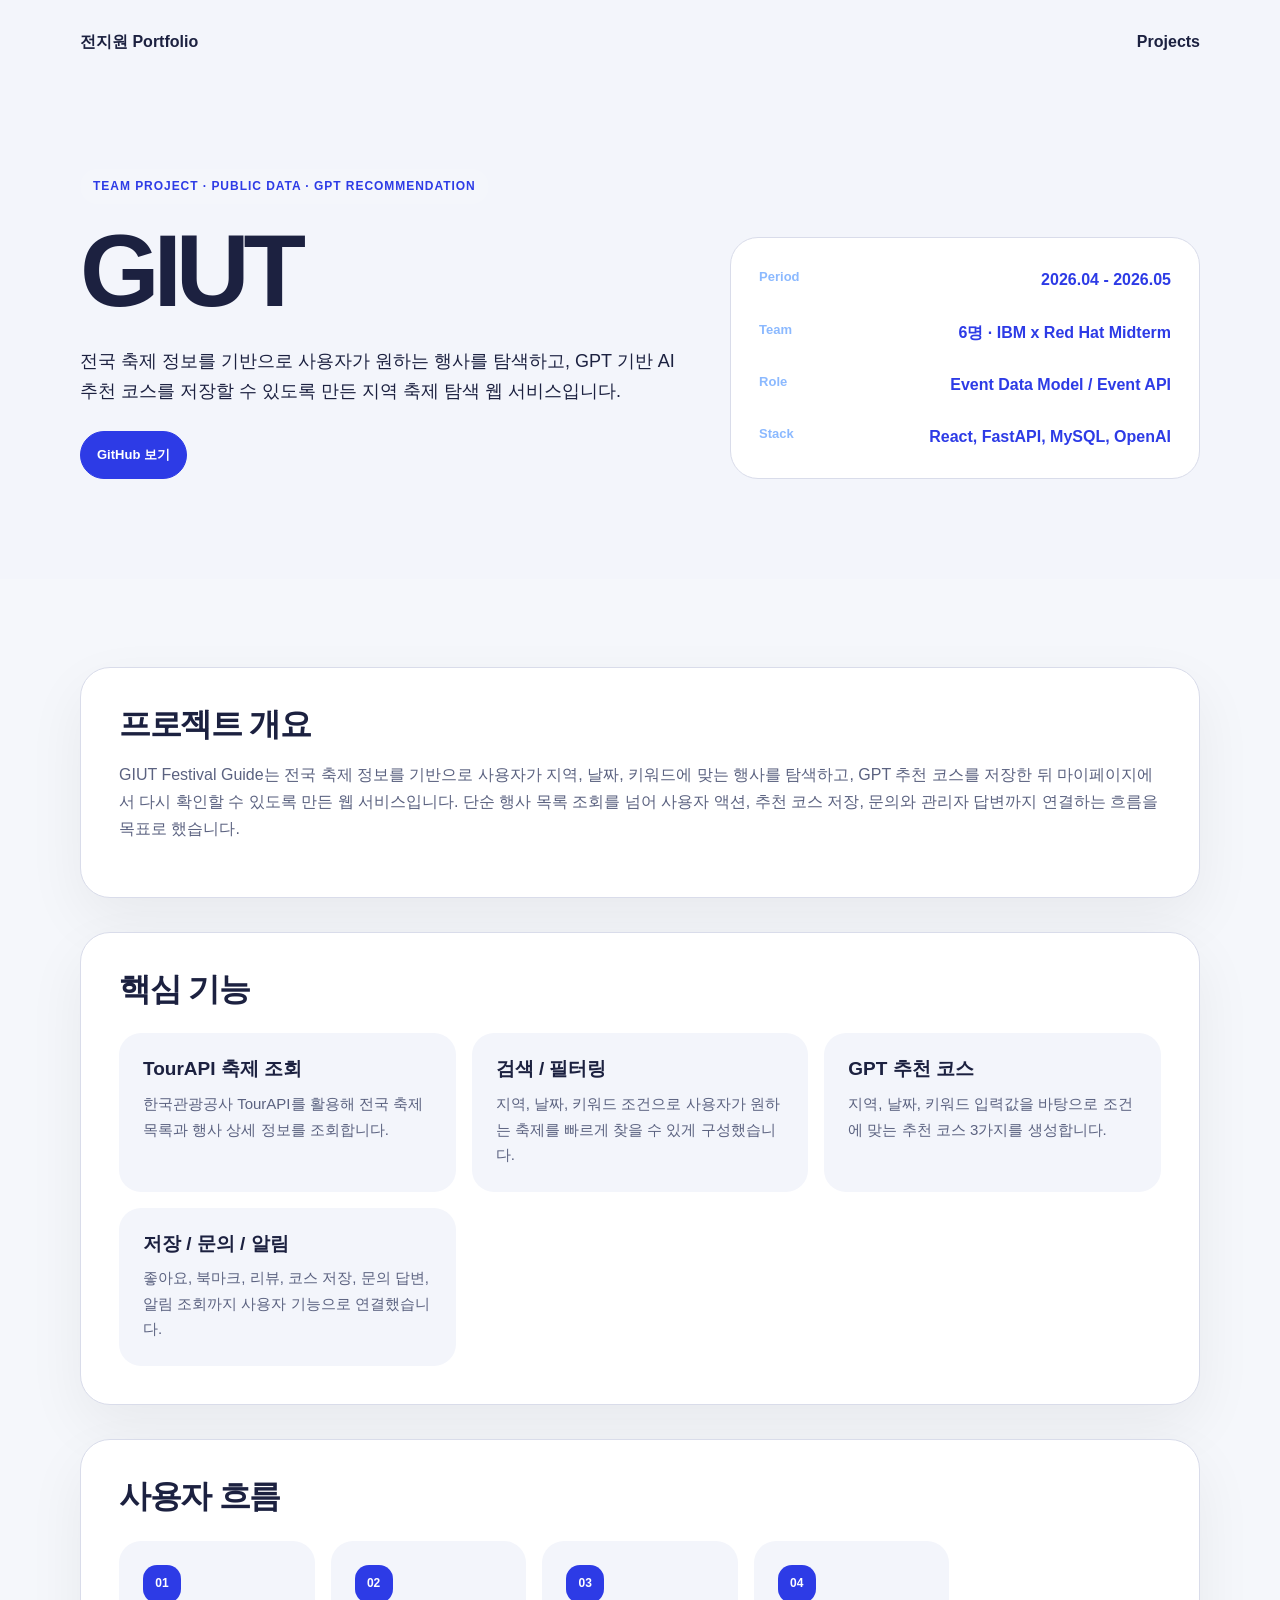
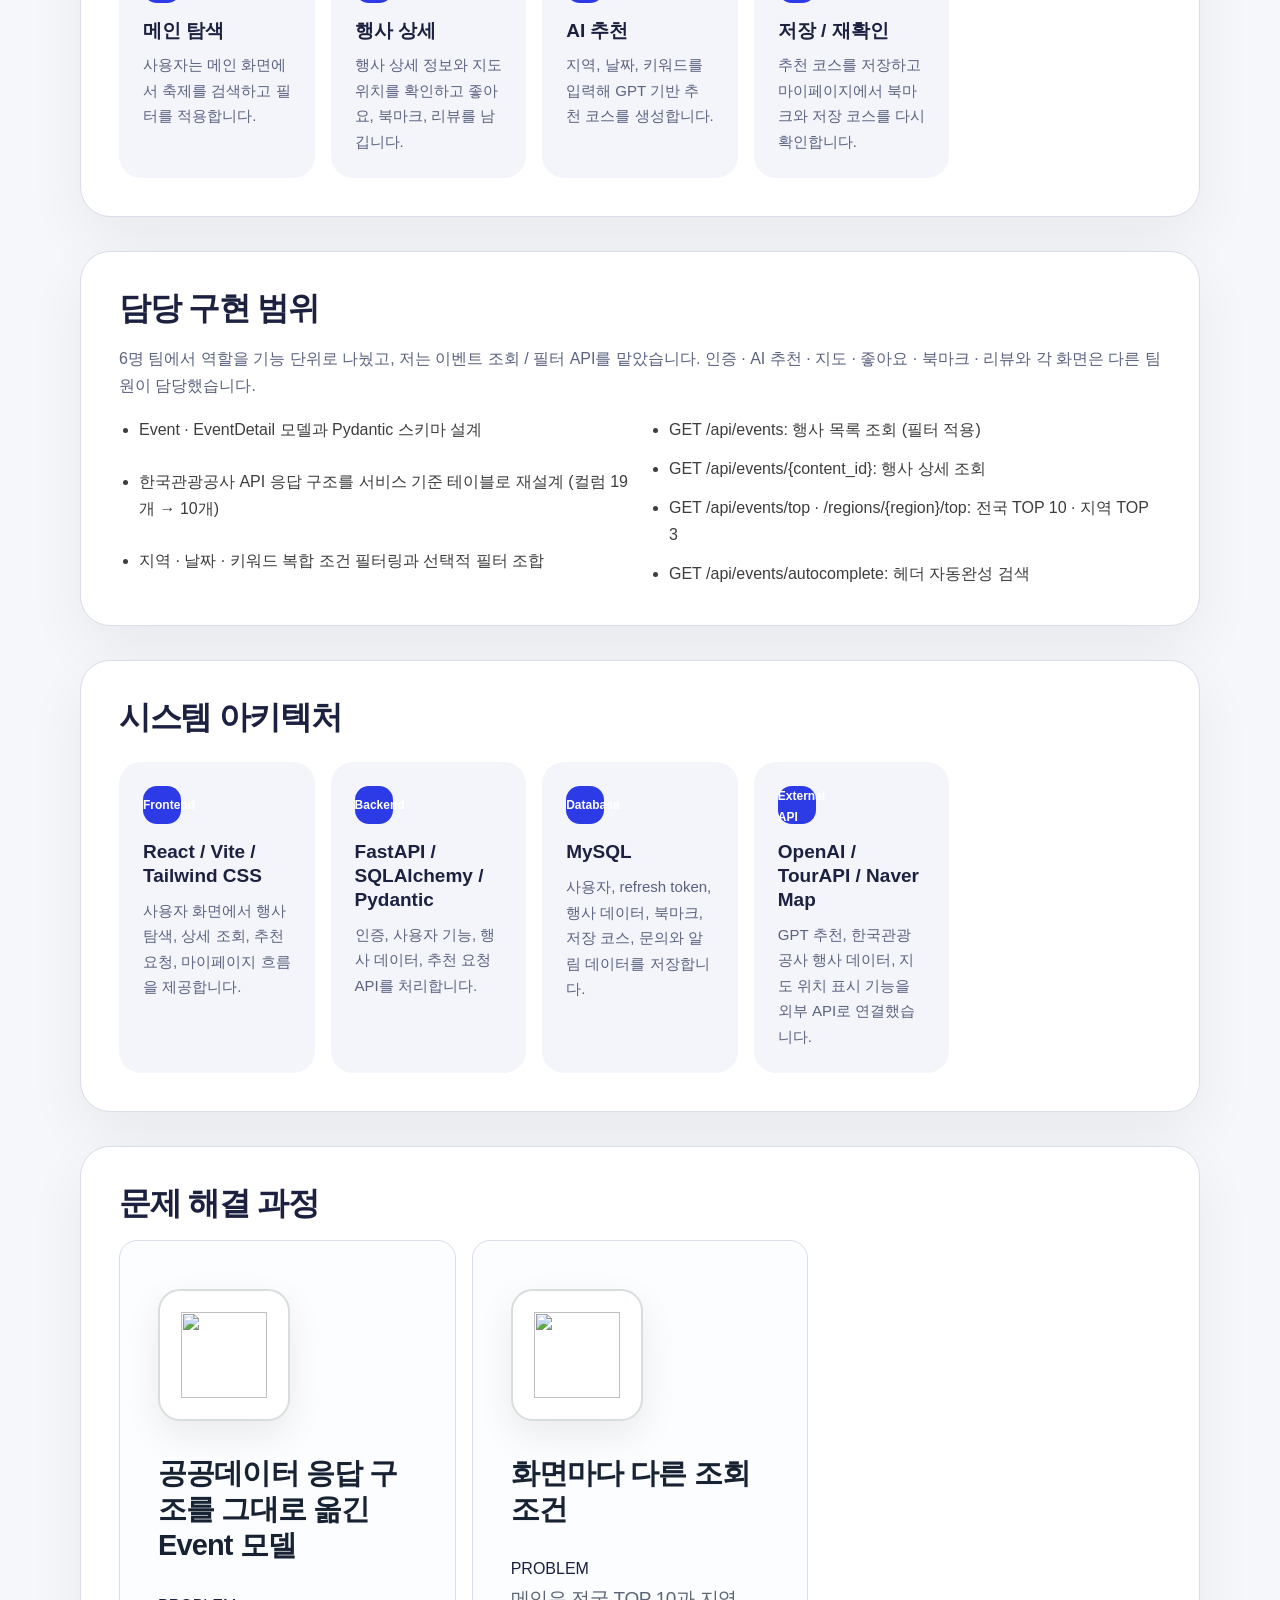
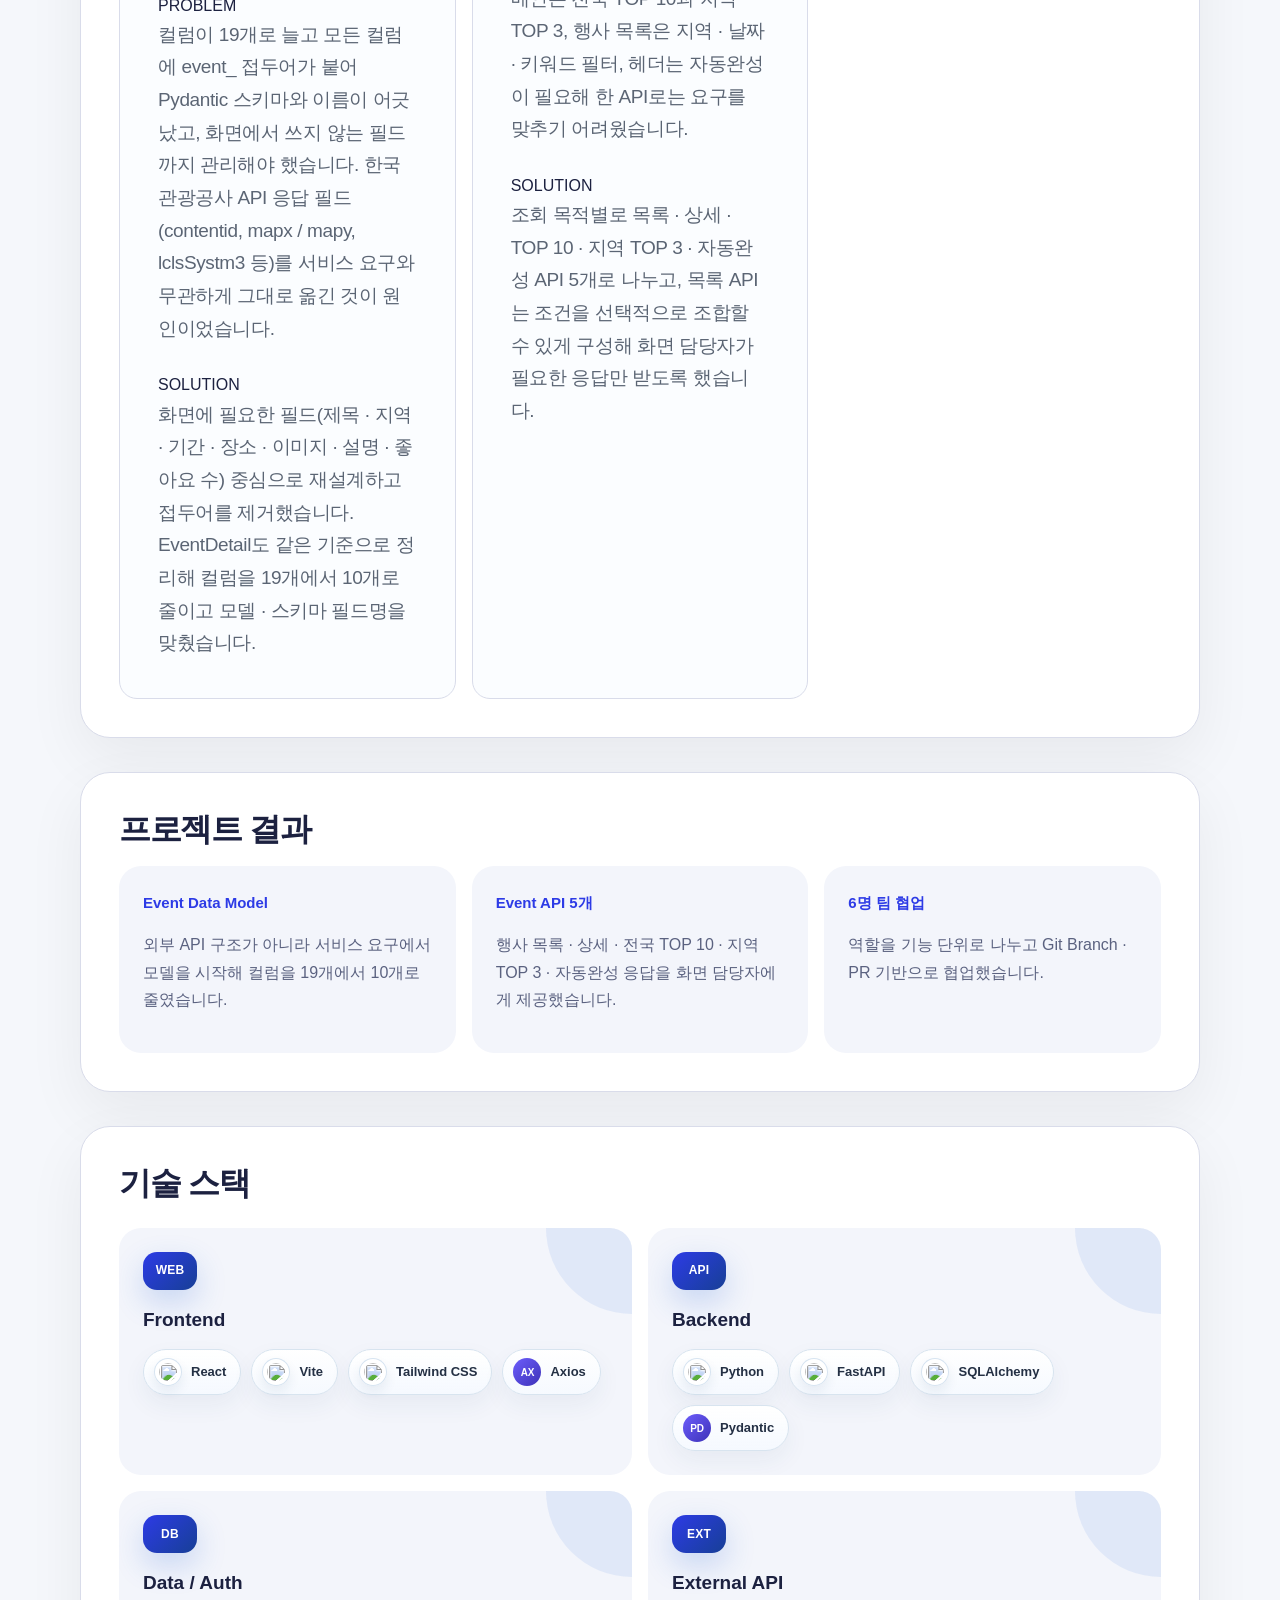
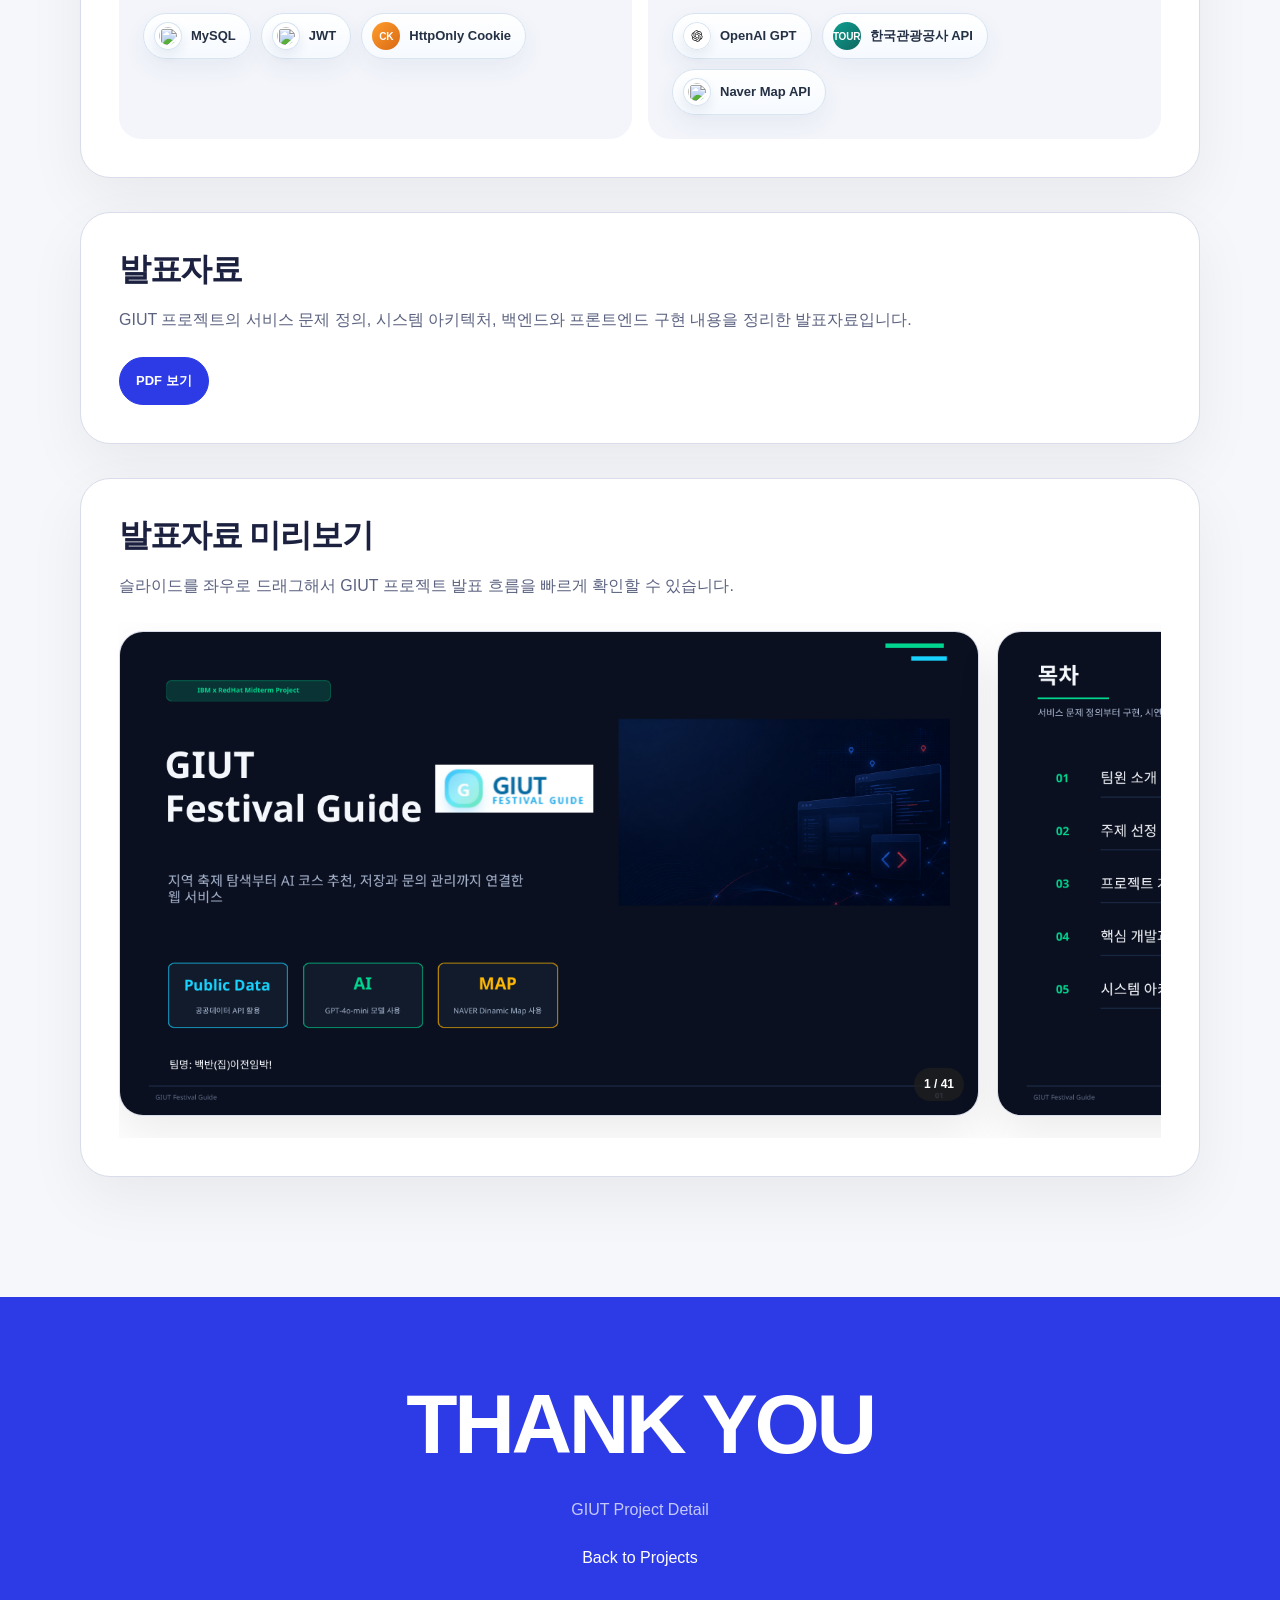
==== commit 1afa0139: "프로젝트 상세 페이지를 팀 발표자료 역할 기준으로 수정 - GIUT: 6명 팀, 담당을 이벤트 데이터 모델 · 이벤트 조회 API 5개로 정정, 타 팀원 담당(인증 · AI 추천 " ====
--- a/projects/giut/index.html
+++ b/projects/giut/index.html
@@ -24,13 +24,12 @@
           </p>
           <div class="detail-actions">
             <a class="primary" href="https://github.com/Baikseungwoo/IBM-x-RedHat-Midterm-Project" target="_blank" rel="noopener">GitHub 보기</a>
-            <a href="http://43.201.25.121:5173/" target="_blank" rel="noopener">배포 URL</a>
           </div>
         </div>
         <aside class="detail-meta">
-          <div><span>Period</span><strong>2026.05</strong></div>
-          <div><span>Team</span><strong>IBM x Red Hat Midterm</strong></div>
-          <div><span>Role</span><strong>Backend API / Auth / Service Flow</strong></div>
+          <div><span>Period</span><strong>2026.04 - 2026.05</strong></div>
+          <div><span>Team</span><strong>6명 · IBM x Red Hat Midterm</strong></div>
+          <div><span>Role</span><strong>Event Data Model / Event API</strong></div>
           <div><span>Stack</span><strong>React, FastAPI, MySQL, OpenAI</strong></div>
         </aside>
       </div>
@@ -97,18 +96,21 @@
 
       <section class="detail-section">
         <h2>담당 구현 범위</h2>
+        <p>
+          6명 팀에서 역할을 기능 단위로 나눴고, 저는 이벤트 조회 / 필터 API를 맡았습니다.
+          인증 · AI 추천 · 지도 · 좋아요 · 북마크 · 리뷰와 각 화면은 다른 팀원이 담당했습니다.
+        </p>
         <div class="detail-grid">
           <ul class="detail-list">
-            <li>회원가입, 로그인, 로그아웃 API 구현</li>
-            <li>이메일 / 닉네임 중복 확인 API 구현</li>
-            <li>JWT access token / refresh token 기반 인증 흐름 구현</li>
-            <li>HttpOnly Cookie 기반 인증 응답 구조 적용</li>
+            <li>Event · EventDetail 모델과 Pydantic 스키마 설계</li>
+            <li>한국관광공사 API 응답 구조를 서비스 기준 테이블로 재설계 (컬럼 19개 → 10개)</li>
+            <li>지역 · 날짜 · 키워드 복합 조건 필터링과 선택적 필터 조합</li>
           </ul>
           <ul class="detail-list">
-            <li>사용자 정보 조회 및 수정 API 구현</li>
-            <li>마이페이지, 북마크, 저장 코스 조회 흐름 구현</li>
-            <li>행사 검색 / 필터링 API 흐름 구현</li>
-            <li>공공데이터 API와 GPT 추천 코스 기능 연동 및 서비스 흐름 구현</li>
+            <li>GET /api/events: 행사 목록 조회 (필터 적용)</li>
+            <li>GET /api/events/{content_id}: 행사 상세 조회</li>
+            <li>GET /api/events/top · /regions/{region}/top: 전국 TOP 10 · 지역 TOP 3</li>
+            <li>GET /api/events/autocomplete: 헤더 자동완성 검색</li>
           </ul>
         </div>
       </section>
@@ -144,43 +146,23 @@
         <div class="solution-grid">
           <article class="problem-card">
             <div class="problem-icon">
-              <img src="https://api.iconify.design/simple-icons:jsonwebtokens.svg?color=%23ffffff" alt="" />
-            </div>
-            <h3>인증 상태 관리</h3>
+              <img src="https://cdn.jsdelivr.net/gh/devicons/devicon/icons/mysql/mysql-original.svg" alt="" />
+            </div>
+            <h3>공공데이터 응답 구조를 그대로 옮긴 Event 모델</h3>
             <span>PROBLEM</span>
-            <p>로그인 상태에 따라 마이페이지, 북마크, 코스 저장 같은 개인화 기능 접근을 제한해야 했습니다.</p>
+            <p>컬럼이 19개로 늘고 모든 컬럼에 event_ 접두어가 붙어 Pydantic 스키마와 이름이 어긋났고, 화면에서 쓰지 않는 필드까지 관리해야 했습니다. 한국관광공사 API 응답 필드(contentid, mapx / mapy, lclsSystm3 등)를 서비스 요구와 무관하게 그대로 옮긴 것이 원인이었습니다.</p>
             <span>SOLUTION</span>
-            <p>access token과 refresh token을 분리하고, refresh token을 DB에 저장해 만료 시 재발급 흐름을 구성했습니다.</p>
+            <p>화면에 필요한 필드(제목 · 지역 · 기간 · 장소 · 이미지 · 설명 · 좋아요 수) 중심으로 재설계하고 접두어를 제거했습니다. EventDetail도 같은 기준으로 정리해 컬럼을 19개에서 10개로 줄이고 모델 · 스키마 필드명을 맞췄습니다.</p>
           </article>
           <article class="problem-card">
             <div class="problem-icon">
-              <img src="https://api.iconify.design/simple-icons:openai.svg?color=%23000000" alt="" />
-            </div>
-            <h3>GPT 추천 결과 저장</h3>
+              <img src="https://cdn.jsdelivr.net/gh/devicons/devicon/icons/fastapi/fastapi-original.svg" alt="" />
+            </div>
+            <h3>화면마다 다른 조회 조건</h3>
             <span>PROBLEM</span>
-            <p>AI 추천 결과가 일회성 응답으로 끝나면 사용자가 나중에 추천 코스를 다시 확인하기 어려웠습니다.</p>
+            <p>메인은 전국 TOP 10과 지역 TOP 3, 행사 목록은 지역 · 날짜 · 키워드 필터, 헤더는 자동완성이 필요해 한 API로는 요구를 맞추기 어려웠습니다.</p>
             <span>SOLUTION</span>
-            <p>GPT가 생성한 추천 결과를 코스 단위로 저장하고, 마이페이지에서 저장 코스를 조회할 수 있게 연결했습니다.</p>
-          </article>
-          <article class="problem-card">
-            <div class="problem-icon">
-              <img src="https://cdn.jsdelivr.net/gh/devicons/devicon/icons/mysql/mysql-original.svg" alt="" />
-            </div>
-            <h3>TourAPI 데이터 저장</h3>
-            <span>PROBLEM</span>
-            <p>외부 API를 매번 직접 호출하면 응답 속도와 안정성, 데이터 활용 흐름이 흔들릴 수 있었습니다.</p>
-            <span>SOLUTION</span>
-            <p>백엔드 서버에서 TourAPI를 호출하고, 행사와 상세 데이터를 MySQL 테이블 구조에 맞게 저장하는 흐름을 구현했습니다. 응답 필드를 그대로 옮기지 않고 서비스 요구 기준으로 재설계해 컬럼을 19개에서 10개로 줄였습니다.</p>
-          </article>
-          <article class="problem-card">
-            <div class="problem-icon">
-              <img src="https://api.iconify.design/simple-icons:naver.svg?color=%2303c75a" alt="" />
-            </div>
-            <h3>사용자 액션 연결</h3>
-            <span>PROBLEM</span>
-            <p>좋아요, 북마크, 리뷰, 문의, 알림이 각각 분리되면 서비스 이용 흐름이 끊길 수 있었습니다.</p>
-            <span>SOLUTION</span>
-            <p>사용자 ID를 기준으로 개인화 데이터를 연결하고, 문의 답변 시 알림 상태를 함께 관리하는 구조를 구현했습니다.</p>
+            <p>조회 목적별로 목록 · 상세 · TOP 10 · 지역 TOP 3 · 자동완성 API 5개로 나누고, 목록 API는 조건을 선택적으로 조합할 수 있게 구성해 화면 담당자가 필요한 응답만 받도록 했습니다.</p>
           </article>
         </div>
       </section>
@@ -189,16 +171,16 @@
         <h2>프로젝트 결과</h2>
         <div class="result-grid">
           <article class="result-card">
-            <strong>Auth / User API</strong>
-            <p>JWT와 HttpOnly Cookie 기반 인증 흐름을 구현하고 개인화 기능의 기반을 만들었습니다.</p>
+            <strong>Event Data Model</strong>
+            <p>외부 API 구조가 아니라 서비스 요구에서 모델을 시작해 컬럼을 19개에서 10개로 줄였습니다.</p>
           </article>
           <article class="result-card">
-            <strong>Festival Data Flow</strong>
-            <p>TourAPI 행사 데이터 조회, 상세 정보, 검색과 필터링 흐름을 서비스 기능으로 연결했습니다.</p>
+            <strong>Event API 5개</strong>
+            <p>행사 목록 · 상세 · 전국 TOP 10 · 지역 TOP 3 · 자동완성 응답을 화면 담당자에게 제공했습니다.</p>
           </article>
           <article class="result-card">
-            <strong>AI Course Recommendation</strong>
-            <p>GPT 추천 결과를 코스 단위로 생성하고 저장해 사용자가 다시 확인할 수 있는 구조를 만들었습니다.</p>
+            <strong>6명 팀 협업</strong>
+            <p>역할을 기능 단위로 나누고 Git Branch · PR 기반으로 협업했습니다.</p>
           </article>
         </div>
       </section>
--- a/assets/css/main.css
+++ b/assets/css/main.css
@@ -1534,3 +1534,20 @@
     height: 520px;
   }
 }
+
+/* ===== 2026-09 redesign overrides (detail pages) ===== */
+:root{--blue:#2d3be6;--blue-2:#2d3be6;--tint:#f3f5fb;--line:#d9dcea;--text:#1c2140;--muted:#5b6280}
+body{font-family:"Apple SD Gothic Neo","Pretendard","Noto Sans KR",-apple-system,sans-serif;background:#f3f5fb}
+.detail-hero{background:#f3f5fb;color:#1c2140}
+.detail-hero h1,.detail-hero p,.detail-nav a{color:#1c2140}
+.detail-kicker{color:#2d3be6}
+.detail-meta{background:#fff;border:1px solid #d9dcea;color:#1c2140}
+.detail-meta *{color:#1c2140}
+.detail-meta dt,.detail-meta .k,.detail-meta strong{color:#2d3be6}
+.detail-actions a{background:#fff;color:#1c2140;border:1px solid #d9dcea}
+.detail-actions a.primary{background:#2d3be6;color:#fff;border-color:#2d3be6}
+.footer{background:#2d3be6}
+.footer a{color:#fff}
+.problem-card::before{display:none}
+.problem-card{border:1px solid #d9dcea;box-shadow:none}
+.problem-label{background:#2d3be6;color:#fff}
